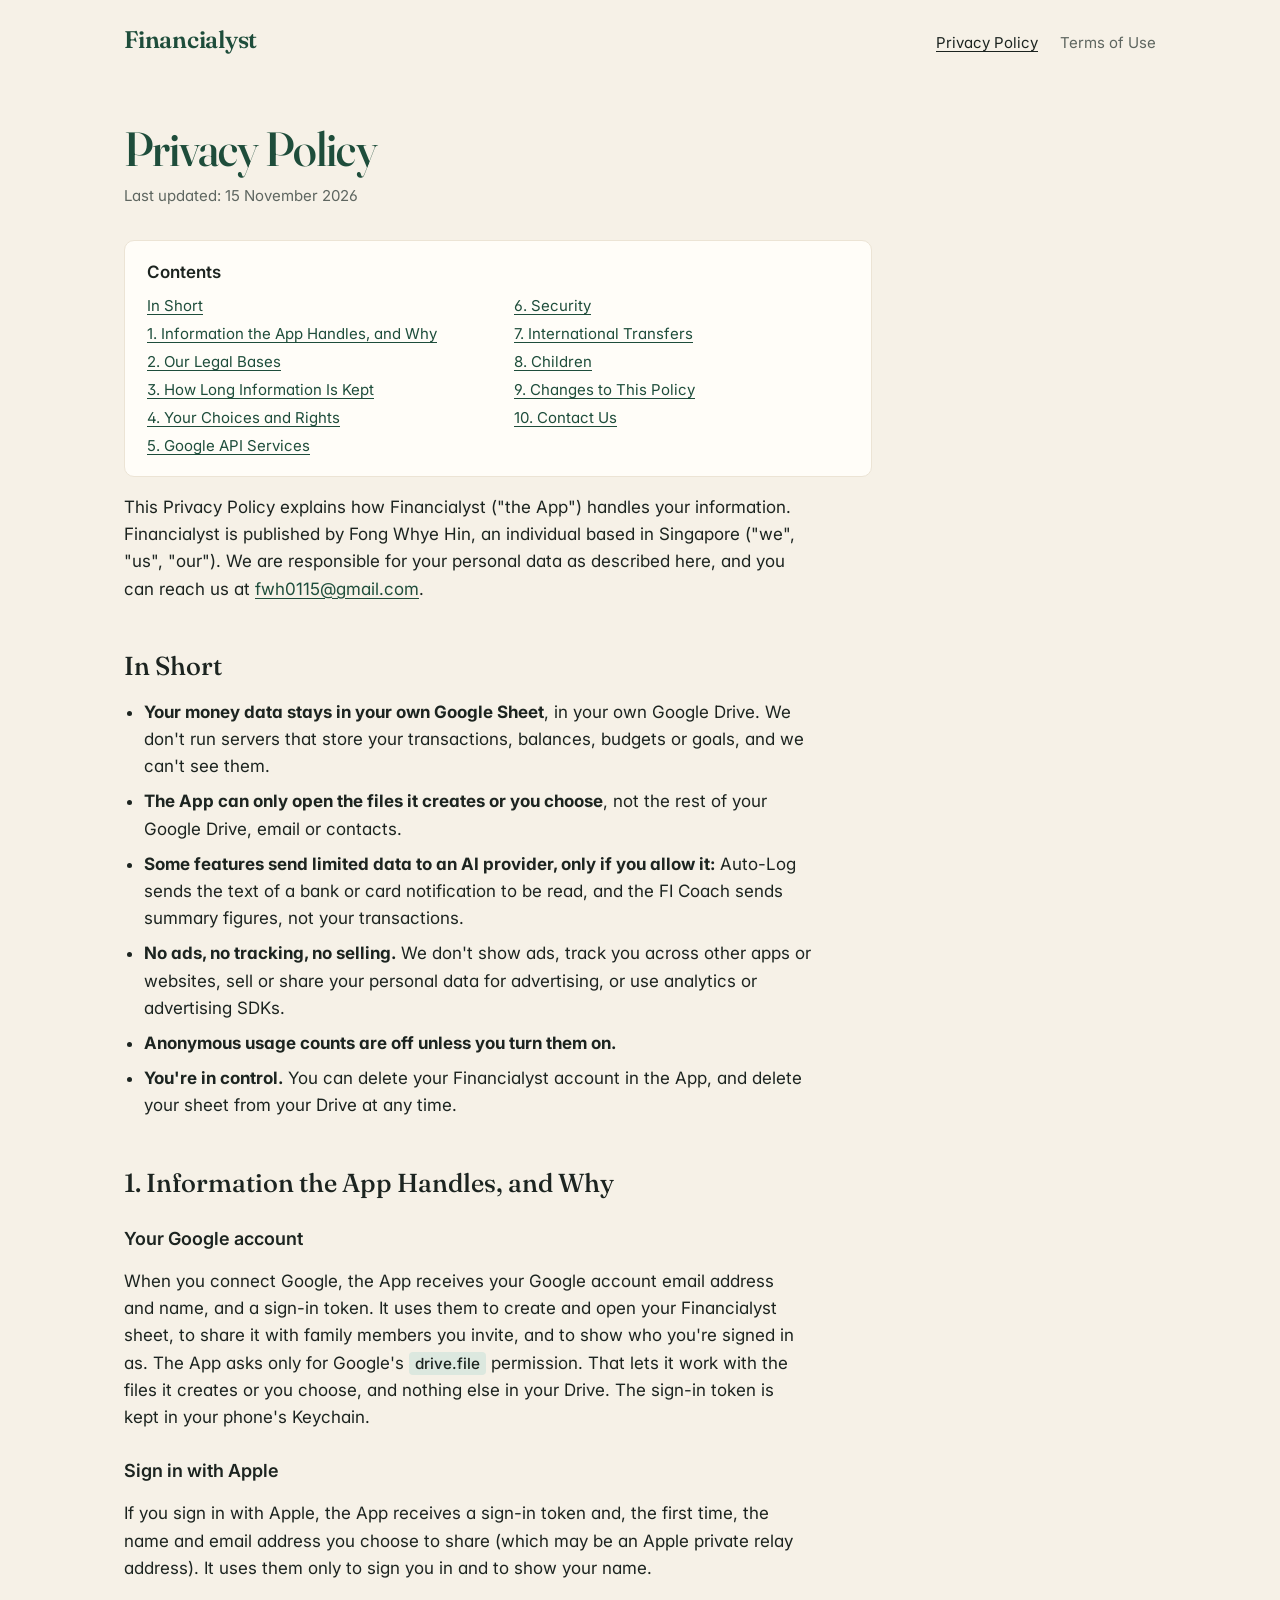
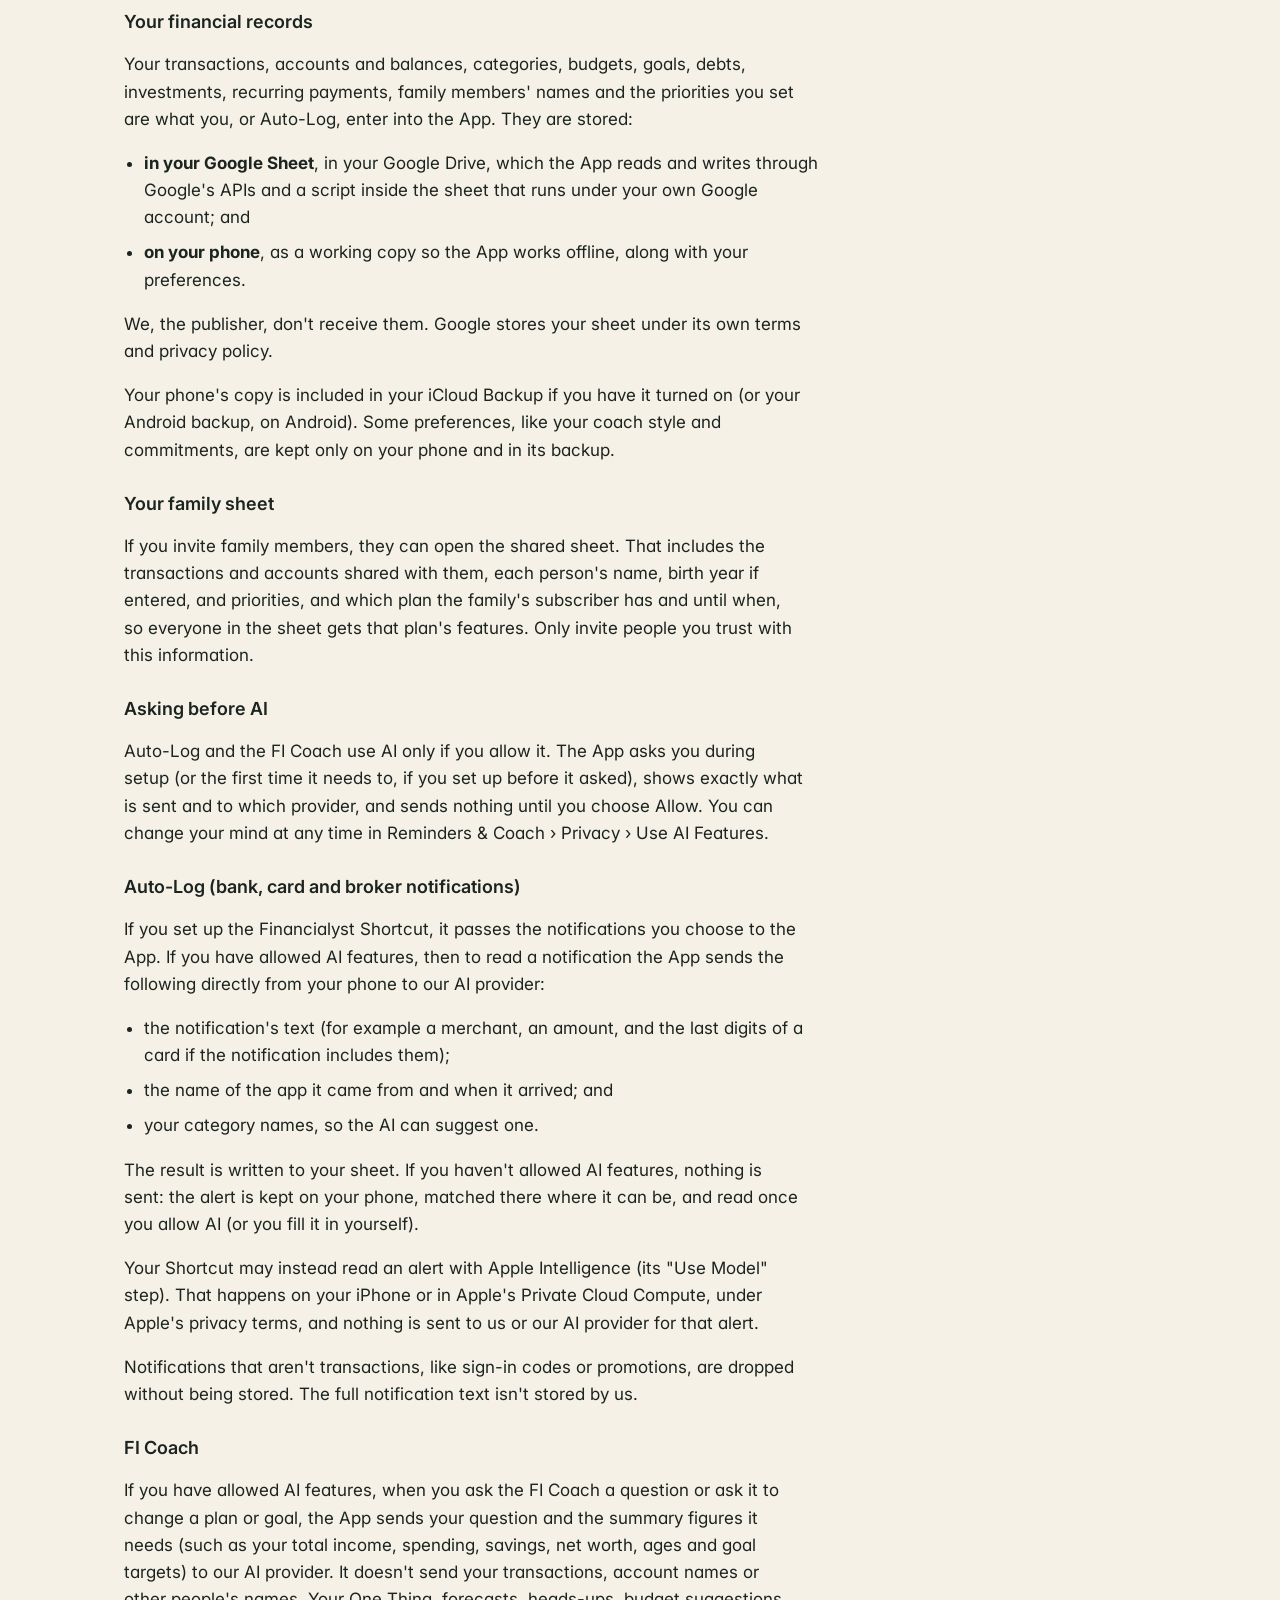
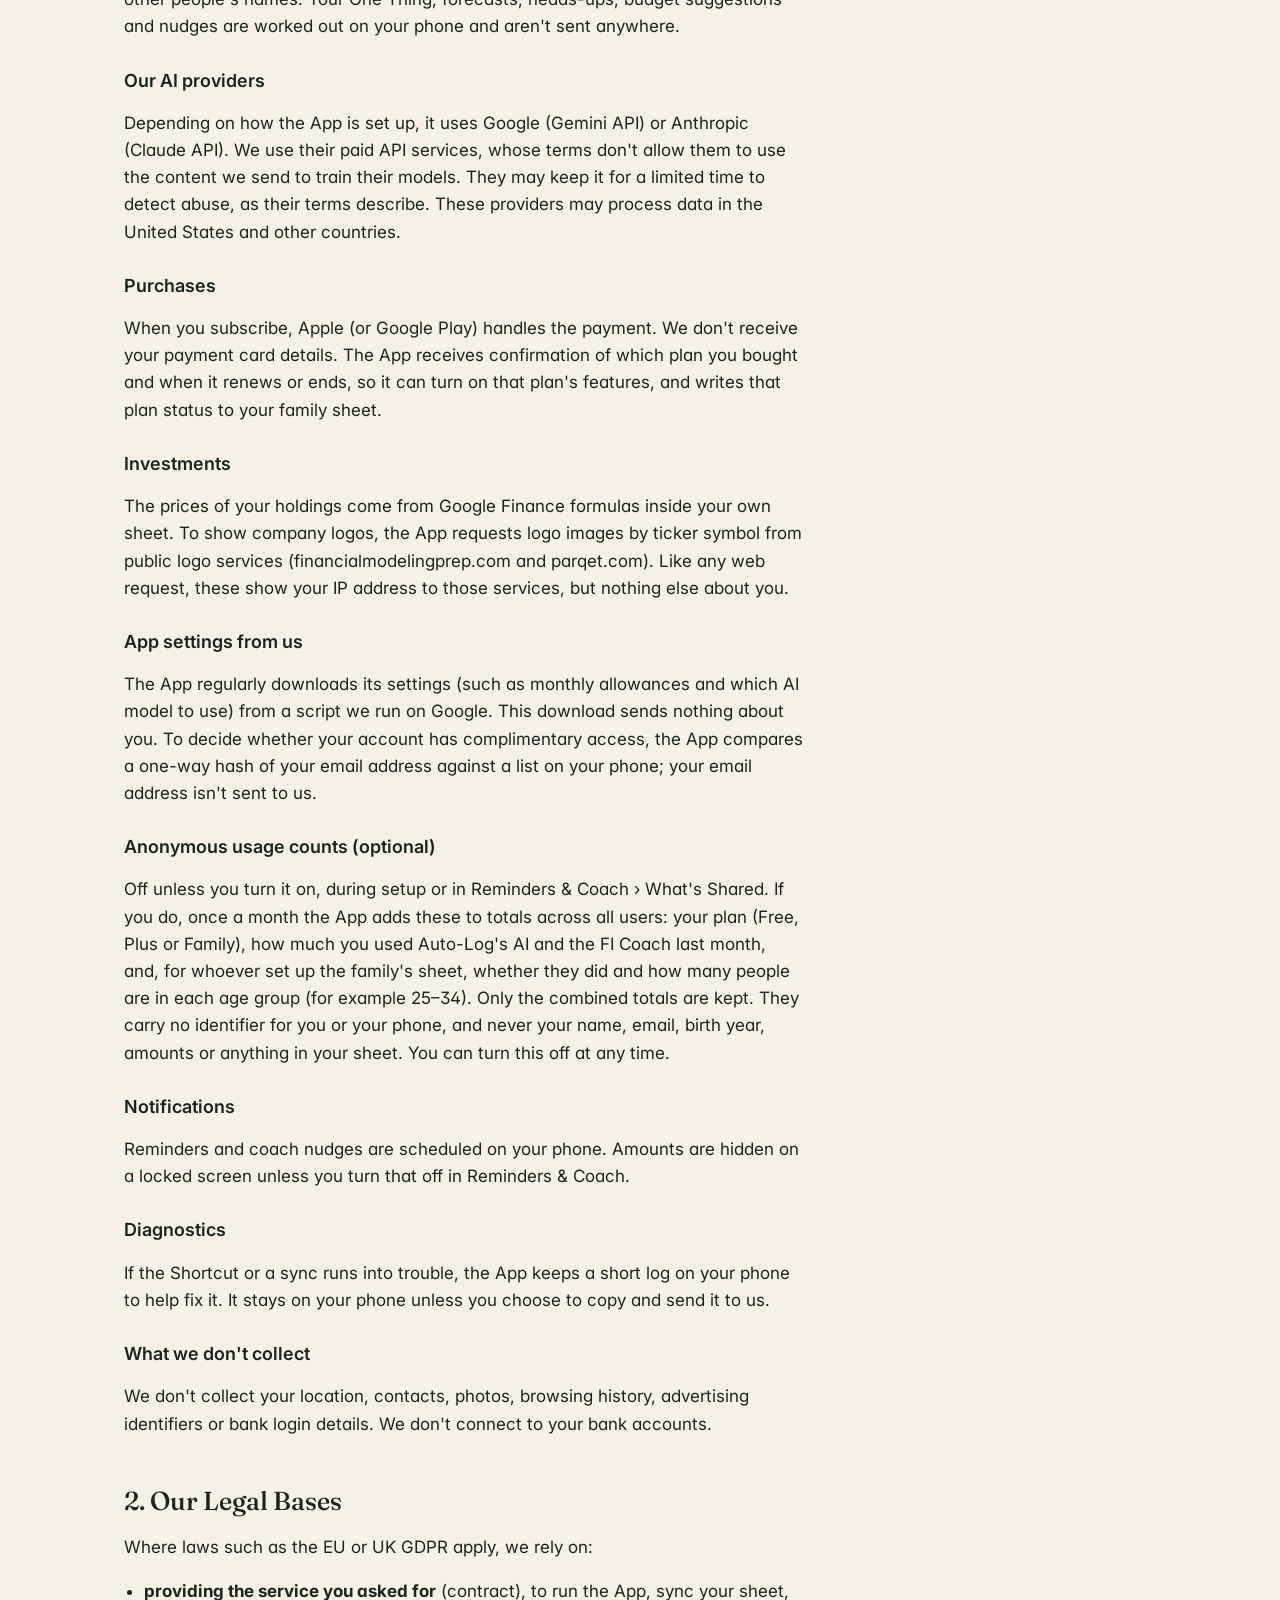
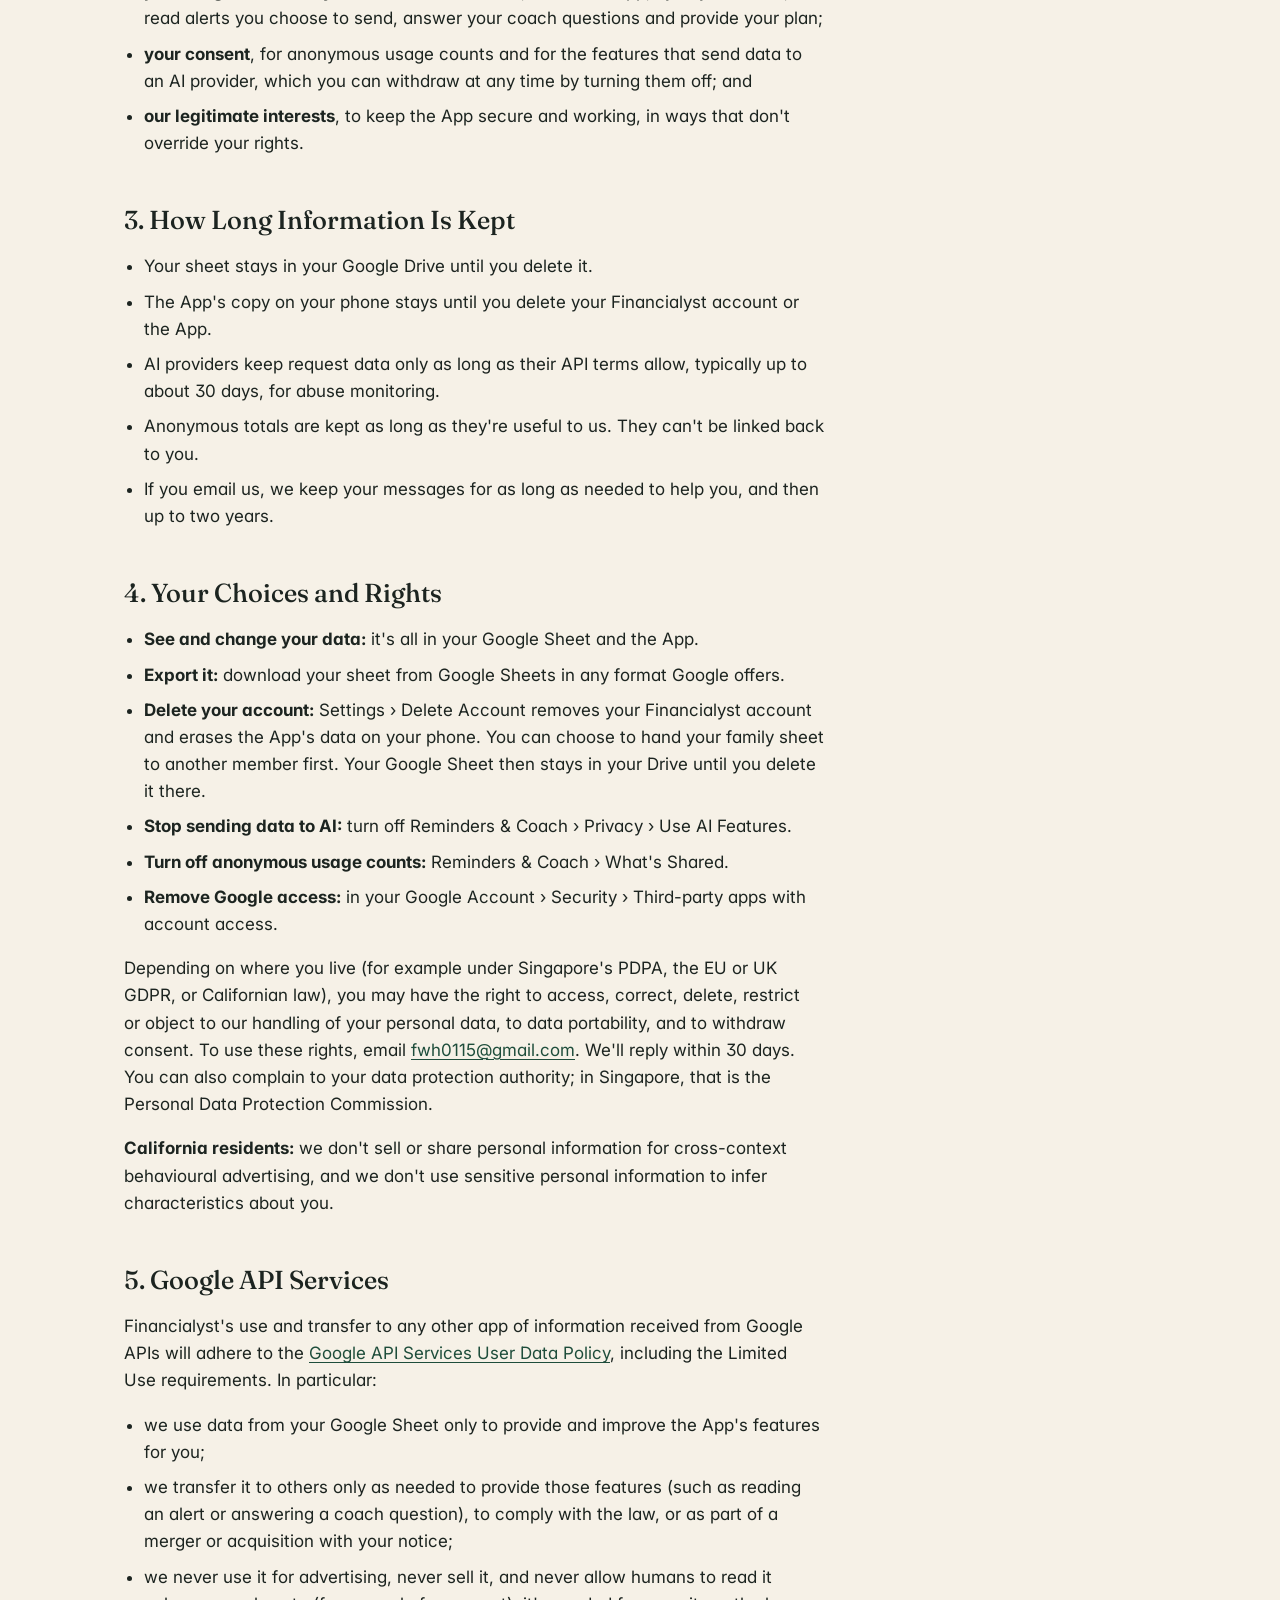
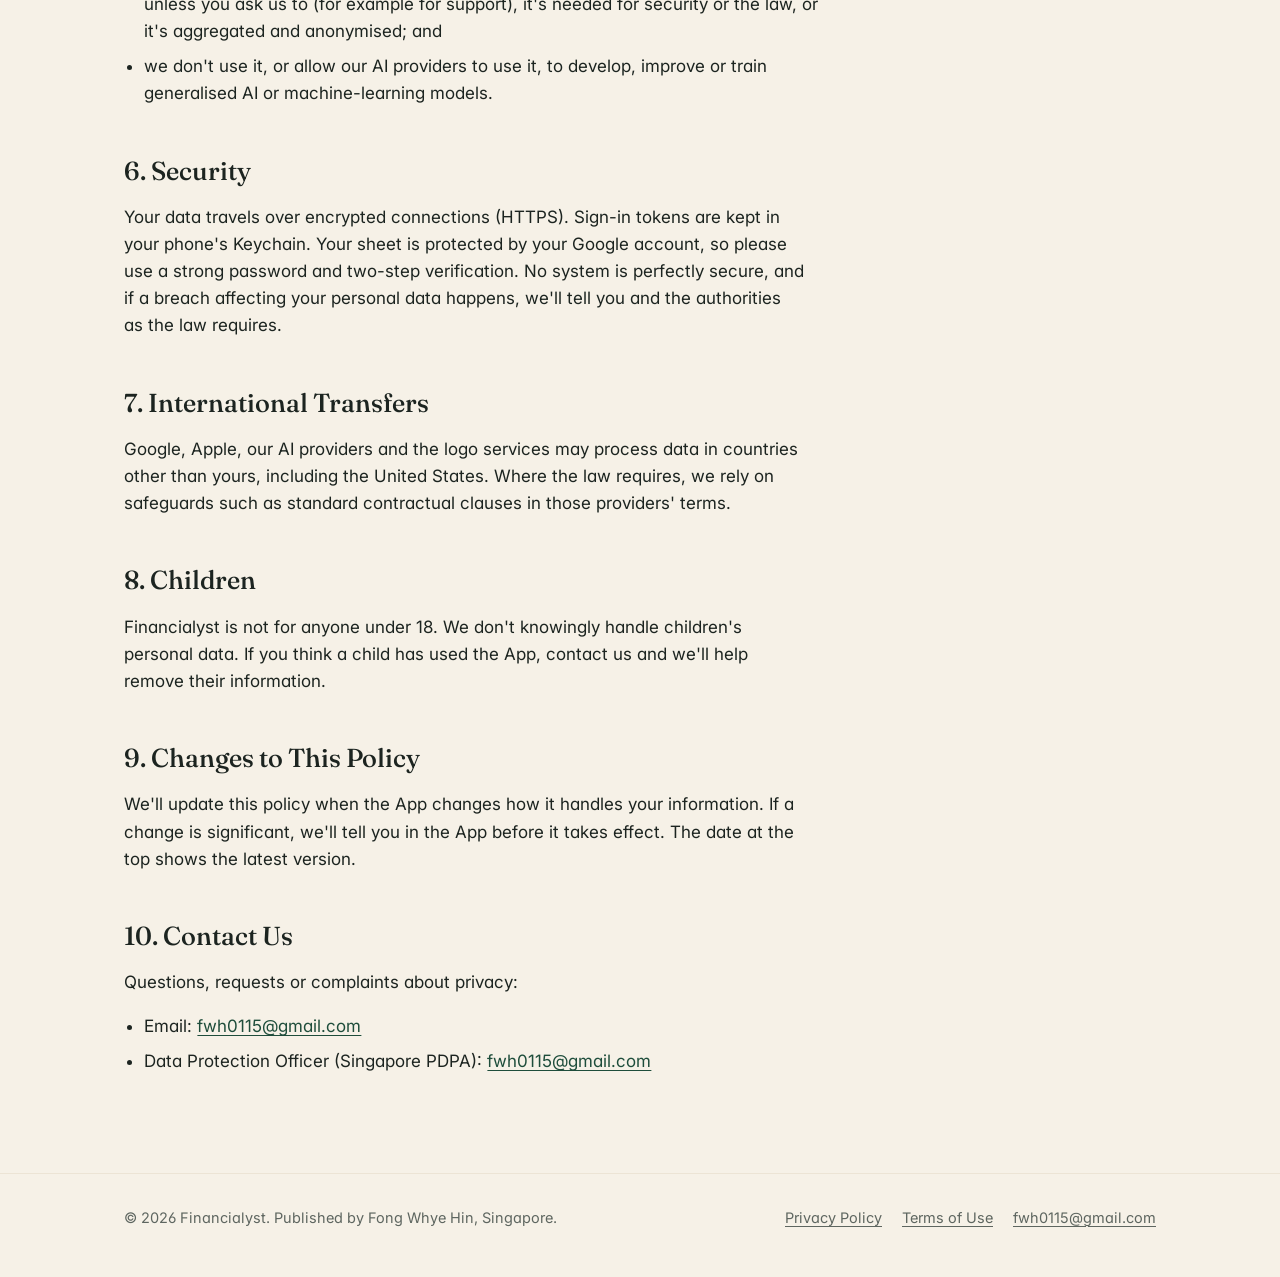
==== privacy/index.html @ 61cc6837 "Financialyst website: home page, Privacy Policy and Terms of Use Co-Authored-By: Claude Opus 5.5 <no" ====
<!doctype html>
<html lang="en">
<head>
<meta charset="utf-8">
<meta name="viewport" content="width=device-width, initial-scale=1">
<title>Privacy Policy · Financialyst</title>
<meta name="description" content="The Financialyst Privacy Policy.">
<link rel="preconnect" href="https://fonts.googleapis.com">
<link rel="preconnect" href="https://fonts.gstatic.com" crossorigin>
<link href="https://fonts.googleapis.com/css2?family=Fraunces:opsz,wght@9..144,500;9..144,600&family=Inter:wght@400;500;600&display=swap" rel="stylesheet">
<link rel="stylesheet" href="../style.css">
</head>
<body>
<header class="site-head">
  <div class="wrap">
    <a class="wordmark" href="../">Financialyst</a>
    <nav class="site-nav" aria-label="Site">
      <a href="../privacy/" aria-current="page">Privacy Policy</a>
      <a href="../terms/">Terms of Use</a>
    </nav>
  </div>
</header>
<main class="wrap">
  <article class="doc">
    <h1>Privacy Policy</h1>
    <p class="updated">Last updated: 15 November 2026</p>
    <nav class="contents" aria-label="Contents">
      <p>Contents</p>
      <ul><li><a href="#in-short">In Short</a></li><li><a href="#1-information-the-app-handles-and-why">1. Information the App Handles, and Why</a></li><li><a href="#2-our-legal-bases">2. Our Legal Bases</a></li><li><a href="#3-how-long-information-is-kept">3. How Long Information Is Kept</a></li><li><a href="#4-your-choices-and-rights">4. Your Choices and Rights</a></li><li><a href="#5-google-api-services">5. Google API Services</a></li><li><a href="#6-security">6. Security</a></li><li><a href="#7-international-transfers">7. International Transfers</a></li><li><a href="#8-children">8. Children</a></li><li><a href="#9-changes-to-this-policy">9. Changes to This Policy</a></li><li><a href="#10-contact-us">10. Contact Us</a></li></ul>
    </nav>
    <p>This Privacy Policy explains how Financialyst ("the App") handles your information. Financialyst is published by Fong Whye Hin, an individual based in Singapore ("we", "us", "our"). We are responsible for your personal data as described here, and you can reach us at <a href="mailto:fwh0115@gmail.com">fwh0115@gmail.com</a>.</p>
    <h2 id="in-short">In Short</h2>
    <ul>
    <li><strong>Your money data stays in your own Google Sheet</strong>, in your own Google Drive. We don't run servers that store your transactions, balances, budgets or goals, and we can't see them.</li>
    <li><strong>The App can only open the files it creates or you choose</strong>, not the rest of your Google Drive, email or contacts.</li>
    <li><strong>Some features send limited data to an AI provider, only if you allow it:</strong> Auto-Log sends the text of a bank or card notification to be read, and the FI Coach sends summary figures, not your transactions.</li>
    <li><strong>No ads, no tracking, no selling.</strong> We don't show ads, track you across other apps or websites, sell or share your personal data for advertising, or use analytics or advertising SDKs.</li>
    <li><strong>Anonymous usage counts are off unless you turn them on.</strong></li>
    <li><strong>You're in control.</strong> You can delete your Financialyst account in the App, and delete your sheet from your Drive at any time.</li>
    </ul>
    <h2 id="1-information-the-app-handles-and-why">1. Information the App Handles, and Why</h2>
    <h3 id="your-google-account">Your Google account</h3>
    <p>When you connect Google, the App receives your Google account email address and name, and a sign-in token. It uses them to create and open your Financialyst sheet, to share it with family members you invite, and to show who you're signed in as. The App asks only for Google's <code>drive.file</code> permission. That lets it work with the files it creates or you choose, and nothing else in your Drive. The sign-in token is kept in your phone's Keychain.</p>
    <h3 id="sign-in-with-apple">Sign in with Apple</h3>
    <p>If you sign in with Apple, the App receives a sign-in token and, the first time, the name and email address you choose to share (which may be an Apple private relay address). It uses them only to sign you in and to show your name.</p>
    <h3 id="your-financial-records">Your financial records</h3>
    <p>Your transactions, accounts and balances, categories, budgets, goals, debts, investments, recurring payments, family members' names and the priorities you set are what you, or Auto-Log, enter into the App. They are stored:</p>
    <ul>
    <li><strong>in your Google Sheet</strong>, in your Google Drive, which the App reads and writes through Google's APIs and a script inside the sheet that runs under your own Google account; and</li>
    <li><strong>on your phone</strong>, as a working copy so the App works offline, along with your preferences.</li>
    </ul>
    <p>We, the publisher, don't receive them. Google stores your sheet under its own terms and privacy policy.</p>
    <p>Your phone's copy is included in your iCloud Backup if you have it turned on (or your Android backup, on Android). Some preferences, like your coach style and commitments, are kept only on your phone and in its backup.</p>
    <h3 id="your-family-sheet">Your family sheet</h3>
    <p>If you invite family members, they can open the shared sheet. That includes the transactions and accounts shared with them, each person's name, birth year if entered, and priorities, and which plan the family's subscriber has and until when, so everyone in the sheet gets that plan's features. Only invite people you trust with this information.</p>
    <h3 id="asking-before-ai">Asking before AI</h3>
    <p>Auto-Log and the FI Coach use AI only if you allow it. The App asks you during setup (or the first time it needs to, if you set up before it asked), shows exactly what is sent and to which provider, and sends nothing until you choose Allow. You can change your mind at any time in Reminders &amp; Coach › Privacy › Use AI Features.</p>
    <h3 id="auto-log-bank-card-and-broker-notifications">Auto-Log (bank, card and broker notifications)</h3>
    <p>If you set up the Financialyst Shortcut, it passes the notifications you choose to the App. If you have allowed AI features, then to read a notification the App sends the following directly from your phone to our AI provider:</p>
    <ul>
    <li>the notification's text (for example a merchant, an amount, and the last digits of a card if the notification includes them);</li>
    <li>the name of the app it came from and when it arrived; and</li>
    <li>your category names, so the AI can suggest one.</li>
    </ul>
    <p>The result is written to your sheet. If you haven't allowed AI features, nothing is sent: the alert is kept on your phone, matched there where it can be, and read once you allow AI (or you fill it in yourself).</p>
    <p>Your Shortcut may instead read an alert with Apple Intelligence (its "Use Model" step). That happens on your iPhone or in Apple's Private Cloud Compute, under Apple's privacy terms, and nothing is sent to us or our AI provider for that alert.</p>
    <p>Notifications that aren't transactions, like sign-in codes or promotions, are dropped without being stored. The full notification text isn't stored by us.</p>
    <h3 id="fi-coach">FI Coach</h3>
    <p>If you have allowed AI features, when you ask the FI Coach a question or ask it to change a plan or goal, the App sends your question and the summary figures it needs (such as your total income, spending, savings, net worth, ages and goal targets) to our AI provider. It doesn't send your transactions, account names or other people's names. Your One Thing, forecasts, heads-ups, budget suggestions and nudges are worked out on your phone and aren't sent anywhere.</p>
    <h3 id="our-ai-providers">Our AI providers</h3>
    <p>Depending on how the App is set up, it uses Google (Gemini API) or Anthropic (Claude API). We use their paid API services, whose terms don't allow them to use the content we send to train their models. They may keep it for a limited time to detect abuse, as their terms describe. These providers may process data in the United States and other countries.</p>
    <h3 id="purchases">Purchases</h3>
    <p>When you subscribe, Apple (or Google Play) handles the payment. We don't receive your payment card details. The App receives confirmation of which plan you bought and when it renews or ends, so it can turn on that plan's features, and writes that plan status to your family sheet.</p>
    <h3 id="investments">Investments</h3>
    <p>The prices of your holdings come from Google Finance formulas inside your own sheet. To show company logos, the App requests logo images by ticker symbol from public logo services (financialmodelingprep.com and parqet.com). Like any web request, these show your IP address to those services, but nothing else about you.</p>
    <h3 id="app-settings-from-us">App settings from us</h3>
    <p>The App regularly downloads its settings (such as monthly allowances and which AI model to use) from a script we run on Google. This download sends nothing about you. To decide whether your account has complimentary access, the App compares a one-way hash of your email address against a list on your phone; your email address isn't sent to us.</p>
    <h3 id="anonymous-usage-counts-optional">Anonymous usage counts (optional)</h3>
    <p>Off unless you turn it on, during setup or in Reminders &amp; Coach › What's Shared. If you do, once a month the App adds these to totals across all users: your plan (Free, Plus or Family), how much you used Auto-Log's AI and the FI Coach last month, and, for whoever set up the family's sheet, whether they did and how many people are in each age group (for example 25–34). Only the combined totals are kept. They carry no identifier for you or your phone, and never your name, email, birth year, amounts or anything in your sheet. You can turn this off at any time.</p>
    <h3 id="notifications">Notifications</h3>
    <p>Reminders and coach nudges are scheduled on your phone. Amounts are hidden on a locked screen unless you turn that off in Reminders &amp; Coach.</p>
    <h3 id="diagnostics">Diagnostics</h3>
    <p>If the Shortcut or a sync runs into trouble, the App keeps a short log on your phone to help fix it. It stays on your phone unless you choose to copy and send it to us.</p>
    <h3 id="what-we-don-t-collect">What we don't collect</h3>
    <p>We don't collect your location, contacts, photos, browsing history, advertising identifiers or bank login details. We don't connect to your bank accounts.</p>
    <h2 id="2-our-legal-bases">2. Our Legal Bases</h2>
    <p>Where laws such as the EU or UK GDPR apply, we rely on:</p>
    <ul>
    <li><strong>providing the service you asked for</strong> (contract), to run the App, sync your sheet, read alerts you choose to send, answer your coach questions and provide your plan;</li>
    <li><strong>your consent</strong>, for anonymous usage counts and for the features that send data to an AI provider, which you can withdraw at any time by turning them off; and</li>
    <li><strong>our legitimate interests</strong>, to keep the App secure and working, in ways that don't override your rights.</li>
    </ul>
    <h2 id="3-how-long-information-is-kept">3. How Long Information Is Kept</h2>
    <ul>
    <li>Your sheet stays in your Google Drive until you delete it.</li>
    <li>The App's copy on your phone stays until you delete your Financialyst account or the App.</li>
    <li>AI providers keep request data only as long as their API terms allow, typically up to about 30 days, for abuse monitoring.</li>
    <li>Anonymous totals are kept as long as they're useful to us. They can't be linked back to you.</li>
    <li>If you email us, we keep your messages for as long as needed to help you, and then up to two years.</li>
    </ul>
    <h2 id="4-your-choices-and-rights">4. Your Choices and Rights</h2>
    <ul>
    <li><strong>See and change your data:</strong> it's all in your Google Sheet and the App.</li>
    <li><strong>Export it:</strong> download your sheet from Google Sheets in any format Google offers.</li>
    <li><strong>Delete your account:</strong> Settings › Delete Account removes your Financialyst account and erases the App's data on your phone. You can choose to hand your family sheet to another member first. Your Google Sheet then stays in your Drive until you delete it there.</li>
    <li><strong>Stop sending data to AI:</strong> turn off Reminders &amp; Coach › Privacy › Use AI Features.</li>
    <li><strong>Turn off anonymous usage counts:</strong> Reminders &amp; Coach › What's Shared.</li>
    <li><strong>Remove Google access:</strong> in your Google Account › Security › Third-party apps with account access.</li>
    </ul>
    <p>Depending on where you live (for example under Singapore's PDPA, the EU or UK GDPR, or Californian law), you may have the right to access, correct, delete, restrict or object to our handling of your personal data, to data portability, and to withdraw consent. To use these rights, email <a href="mailto:fwh0115@gmail.com">fwh0115@gmail.com</a>. We'll reply within 30 days. You can also complain to your data protection authority; in Singapore, that is the Personal Data Protection Commission.</p>
    <p><strong>California residents:</strong> we don't sell or share personal information for cross-context behavioural advertising, and we don't use sensitive personal information to infer characteristics about you.</p>
    <h2 id="5-google-api-services">5. Google API Services</h2>
    <p>Financialyst's use and transfer to any other app of information received from Google APIs will adhere to the <a href="https://developers.google.com/terms/api-services-user-data-policy" rel="noopener">Google API Services User Data Policy</a>, including the Limited Use requirements. In particular:</p>
    <ul>
    <li>we use data from your Google Sheet only to provide and improve the App's features for you;</li>
    <li>we transfer it to others only as needed to provide those features (such as reading an alert or answering a coach question), to comply with the law, or as part of a merger or acquisition with your notice;</li>
    <li>we never use it for advertising, never sell it, and never allow humans to read it unless you ask us to (for example for support), it's needed for security or the law, or it's aggregated and anonymised; and</li>
    <li>we don't use it, or allow our AI providers to use it, to develop, improve or train generalised AI or machine-learning models.</li>
    </ul>
    <h2 id="6-security">6. Security</h2>
    <p>Your data travels over encrypted connections (HTTPS). Sign-in tokens are kept in your phone's Keychain. Your sheet is protected by your Google account, so please use a strong password and two-step verification. No system is perfectly secure, and if a breach affecting your personal data happens, we'll tell you and the authorities as the law requires.</p>
    <h2 id="7-international-transfers">7. International Transfers</h2>
    <p>Google, Apple, our AI providers and the logo services may process data in countries other than yours, including the United States. Where the law requires, we rely on safeguards such as standard contractual clauses in those providers' terms.</p>
    <h2 id="8-children">8. Children</h2>
    <p>Financialyst is not for anyone under 18. We don't knowingly handle children's personal data. If you think a child has used the App, contact us and we'll help remove their information.</p>
    <h2 id="9-changes-to-this-policy">9. Changes to This Policy</h2>
    <p>We'll update this policy when the App changes how it handles your information. If a change is significant, we'll tell you in the App before it takes effect. The date at the top shows the latest version.</p>
    <h2 id="10-contact-us">10. Contact Us</h2>
    <p>Questions, requests or complaints about privacy:</p>
    <ul>
    <li>Email: <a href="mailto:fwh0115@gmail.com">fwh0115@gmail.com</a></li>
    <li>Data Protection Officer (Singapore PDPA): <a href="mailto:fwh0115@gmail.com">fwh0115@gmail.com</a></li>
    </ul>
  </article>
</main>
<footer class="site-foot">
  <div class="wrap">
    <span>© 2026 Financialyst. Published by Fong Whye Hin, Singapore.</span>
    <nav aria-label="Footer">
      <a href="../privacy/">Privacy Policy</a>
      <a href="../terms/">Terms of Use</a>
      <a href="mailto:fwh0115@gmail.com">fwh0115@gmail.com</a>
    </nav>
  </div>
</footer>
</body>
</html>
---- style.css ----
:root {
  --cream: #F6F1E7;
  --paper: #FFFDF8;
  --rule: #ECE4D5;
  --ink: #1C2420;
  --muted: #5E6660;
  --green: #1E4D3B;
  --tick: #2F6B52;
  --sage: #DCE8DF;
  --serif: "Fraunces", Georgia, "Times New Roman", serif;
  --sans: "Inter", -apple-system, BlinkMacSystemFont, "Segoe UI", Roboto, sans-serif;
}

*, *::before, *::after { box-sizing: border-box; }

html { -webkit-text-size-adjust: 100%; }

body {
  margin: 0;
  background: var(--cream);
  color: var(--ink);
  font: 400 17px/1.6 var(--sans);
  font-feature-settings: "cv11", "ss01";
}

a { color: var(--green); text-underline-offset: 3px; text-decoration-thickness: 1px; }
a:hover { text-decoration-thickness: 2px; }
a:focus-visible { outline: 2px solid var(--green); outline-offset: 3px; border-radius: 3px; }

.wrap { max-width: 1080px; margin: 0 auto; padding: 0 24px; }

/* Header */
.site-head { padding: 28px 0; }
.site-head .wrap { display: flex; align-items: baseline; justify-content: space-between; gap: 16px; flex-wrap: wrap; }
.wordmark {
  font: 600 24px/1 var(--serif);
  font-variation-settings: "opsz" 48;
  letter-spacing: -0.01em;
  color: var(--green);
  text-decoration: none;
}
.site-nav { display: flex; gap: 22px; font-size: 15px; }
.site-nav a { color: var(--muted); text-decoration: none; }
.site-nav a:hover, .site-nav a[aria-current="page"] { color: var(--ink); text-decoration: underline; }

/* Home: hero */
.hero { display: grid; grid-template-columns: 1.05fr 1fr; gap: 64px; align-items: center; padding: 48px 0 88px; }
.hero h1 {
  font: 500 clamp(40px, 5.6vw, 64px)/1.04 var(--serif);
  font-variation-settings: "opsz" 144;
  letter-spacing: -0.02em;
  margin: 0 0 24px;
  color: var(--green);
}
.hero p { font-size: 19px; color: var(--muted); max-width: 34em; margin: 0 0 16px; }
.status { font-size: 15px; color: var(--muted); margin-top: 28px; }
.status strong { color: var(--ink); font-weight: 600; }

/* The ledger: an alert becomes a row */
.hero > * { min-width: 0; }
.ledger { position: relative; margin: 0; }
.alert {
  background: rgba(255, 253, 248, 0.92);
  border: 1px solid var(--rule);
  border-radius: 22px;
  padding: 14px 18px;
  box-shadow: 0 10px 30px -18px rgba(30, 77, 59, 0.45);
  max-width: 360px;
  font-size: 14.5px;
  line-height: 1.45;
}
.alert .from { display: flex; justify-content: space-between; font-size: 13px; color: var(--muted); margin-bottom: 4px; }
.alert .from b { color: var(--ink); font-weight: 600; }
.flow { width: 2px; height: 44px; margin: 6px 0 6px 40px; background: repeating-linear-gradient(var(--tick) 0 4px, transparent 4px 9px); }
.sheet {
  background: var(--paper);
  border: 1px solid var(--rule);
  border-radius: 6px;
  overflow-x: auto;
  font-size: 14px;
}
.sheet table { width: 100%; border-collapse: collapse; }
.sheet th, .sheet td { padding: 9px 12px; text-align: left; border-bottom: 1px solid var(--rule); white-space: nowrap; }
.sheet th { font-weight: 500; color: var(--muted); background: #F2ECE0; font-size: 12.5px; }
.sheet td.amt, .sheet th.amt { text-align: right; font-variant-numeric: tabular-nums; }
.sheet tr.new td { background: var(--sage); color: var(--ink); font-weight: 500; }
.sheet tr.blank td { height: 38px; }
.sheet tr:last-child td { border-bottom: 0; }
.sheet-name { padding: 8px 12px; font-size: 12.5px; color: var(--muted); border-top: 1px solid var(--rule); background: #FBF8F1; }

/* Home: sections */
.section { padding: 64px 0; border-top: 1px solid var(--rule); }
.section h2 {
  font: 500 32px/1.15 var(--serif);
  font-variation-settings: "opsz" 72;
  letter-spacing: -0.01em;
  margin: 0 0 20px;
  color: var(--ink);
}
.split { display: grid; grid-template-columns: 1fr 1.4fr; gap: 64px; }
.prose { max-width: 38em; }
.prose p { margin: 0 0 16px; }
.features { list-style: none; padding: 0; margin: 0; }
.features li { padding: 16px 0; border-bottom: 1px solid var(--rule); }
.features li:first-child { padding-top: 0; }
.features li:last-child { border-bottom: 0; }
.features b { display: block; font-weight: 600; margin-bottom: 2px; }
.features span { color: var(--muted); }

/* Policy pages */
.doc { max-width: 44em; padding: 24px 0 80px; }
.doc h1 {
  font: 500 clamp(36px, 5vw, 48px)/1.1 var(--serif);
  font-variation-settings: "opsz" 144;
  letter-spacing: -0.02em;
  color: var(--green);
  margin: 16px 0 8px;
}
.doc .updated { color: var(--muted); font-size: 15px; margin: 0 0 32px; }
.doc h2 {
  font: 500 26px/1.2 var(--serif);
  font-variation-settings: "opsz" 48;
  margin: 48px 0 12px;
  scroll-margin-top: 24px;
}
.doc h3 { font: 600 18px/1.35 var(--sans); margin: 28px 0 8px; scroll-margin-top: 24px; }
.doc p, .doc li { max-width: 40em; }
.doc ul { padding-left: 1.2em; }
.doc li { margin-bottom: 8px; }
code { font: 500 0.9em/1 var(--sans); background: var(--sage); padding: 2px 6px; border-radius: 4px; }
.doc .contents { background: var(--paper); border: 1px solid var(--rule); border-radius: 10px; padding: 18px 22px; margin: 0 0 8px; }
.doc .contents p { margin: 0 0 8px; font-weight: 600; }
.doc .contents ul { margin: 0; padding: 0; list-style: none; columns: 2; column-gap: 32px; font-size: 15px; }
.doc .contents li { margin-bottom: 4px; break-inside: avoid; }

/* Footer */
.site-foot { border-top: 1px solid var(--rule); padding: 32px 0 48px; font-size: 14.5px; color: var(--muted); }
.site-foot .wrap { display: flex; justify-content: space-between; gap: 16px 32px; flex-wrap: wrap; }
.site-foot nav { display: flex; gap: 20px; flex-wrap: wrap; }
.site-foot a { color: var(--muted); }

@media (max-width: 820px) {
  .hero { grid-template-columns: 1fr; gap: 48px; padding: 24px 0 64px; }
  .split { grid-template-columns: 1fr; gap: 8px; }
  .section { padding: 48px 0; }
  .doc .contents ul { columns: 1; }
}
@media (max-width: 480px) {
  .wrap { padding: 0 16px; }
  .sheet th:nth-child(1), .sheet td:nth-child(1) { display: none; }
  .sheet th, .sheet td { padding: 9px 10px; }
}
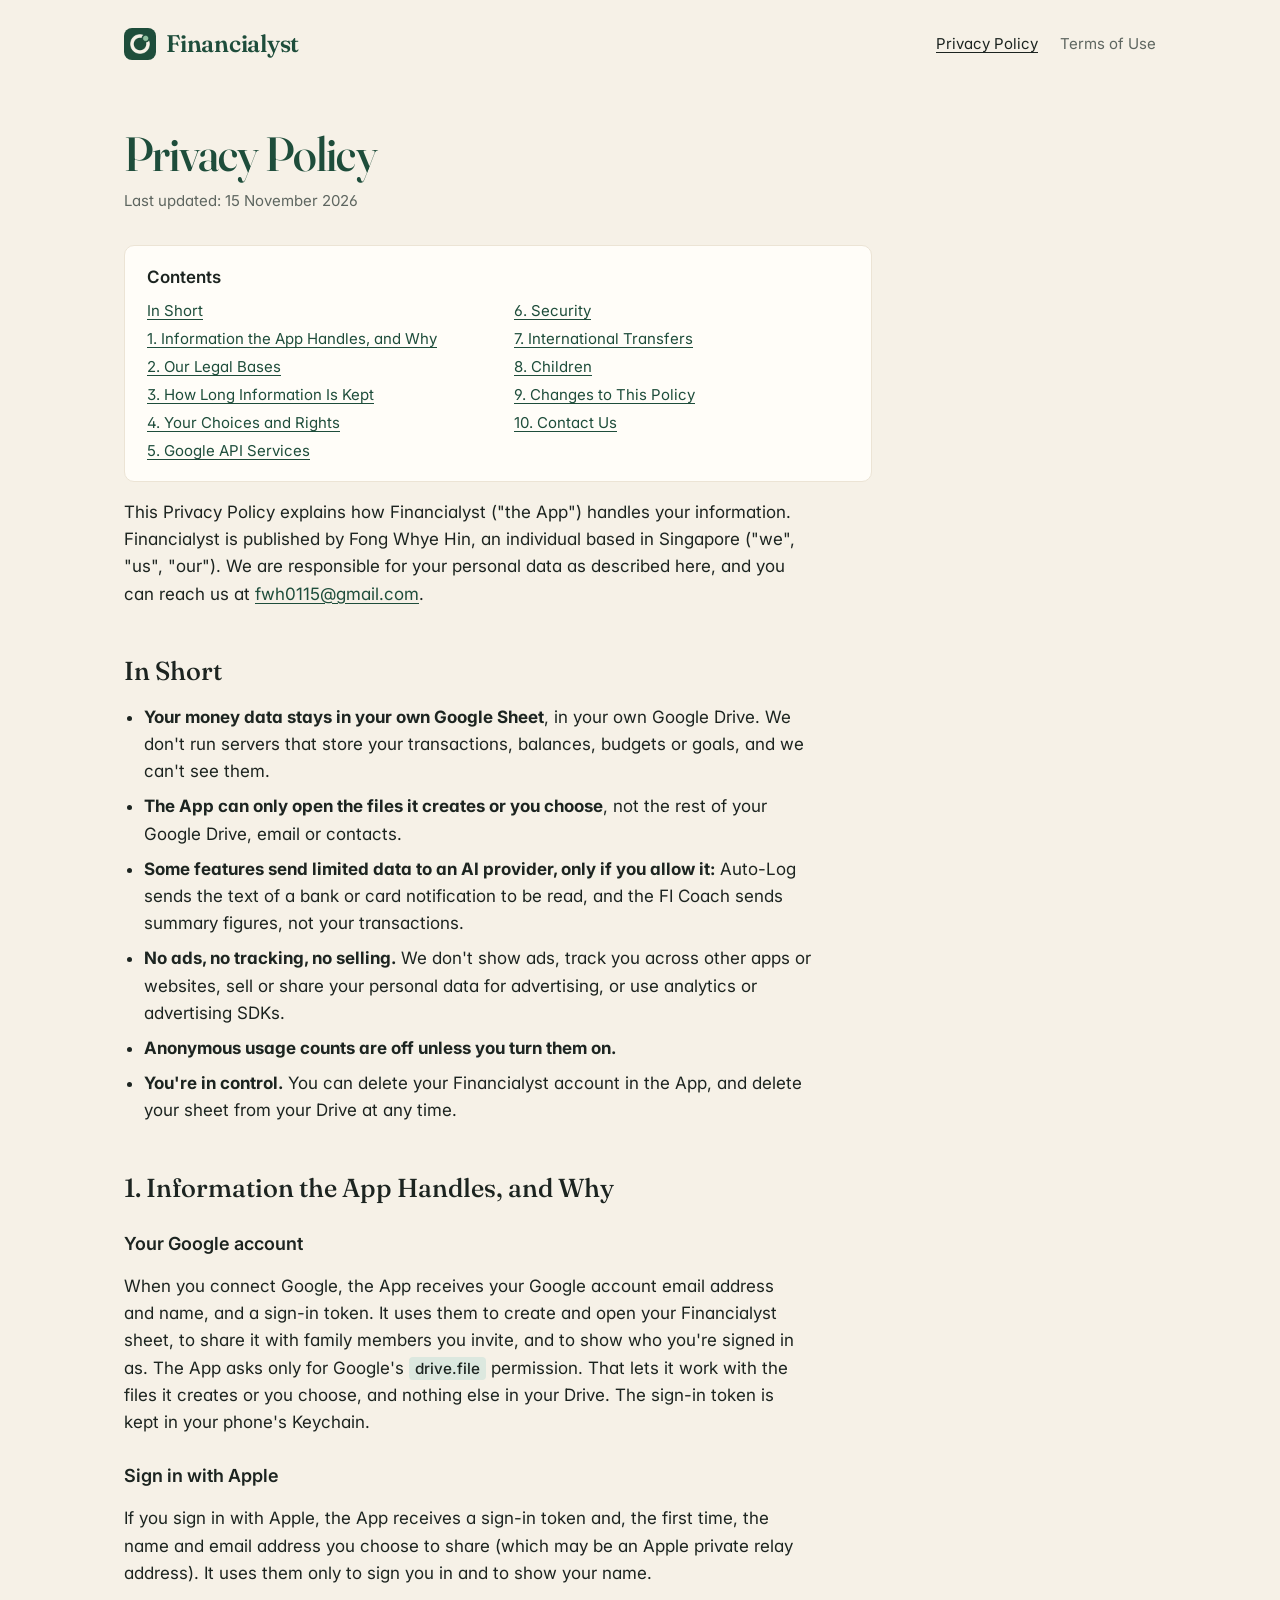
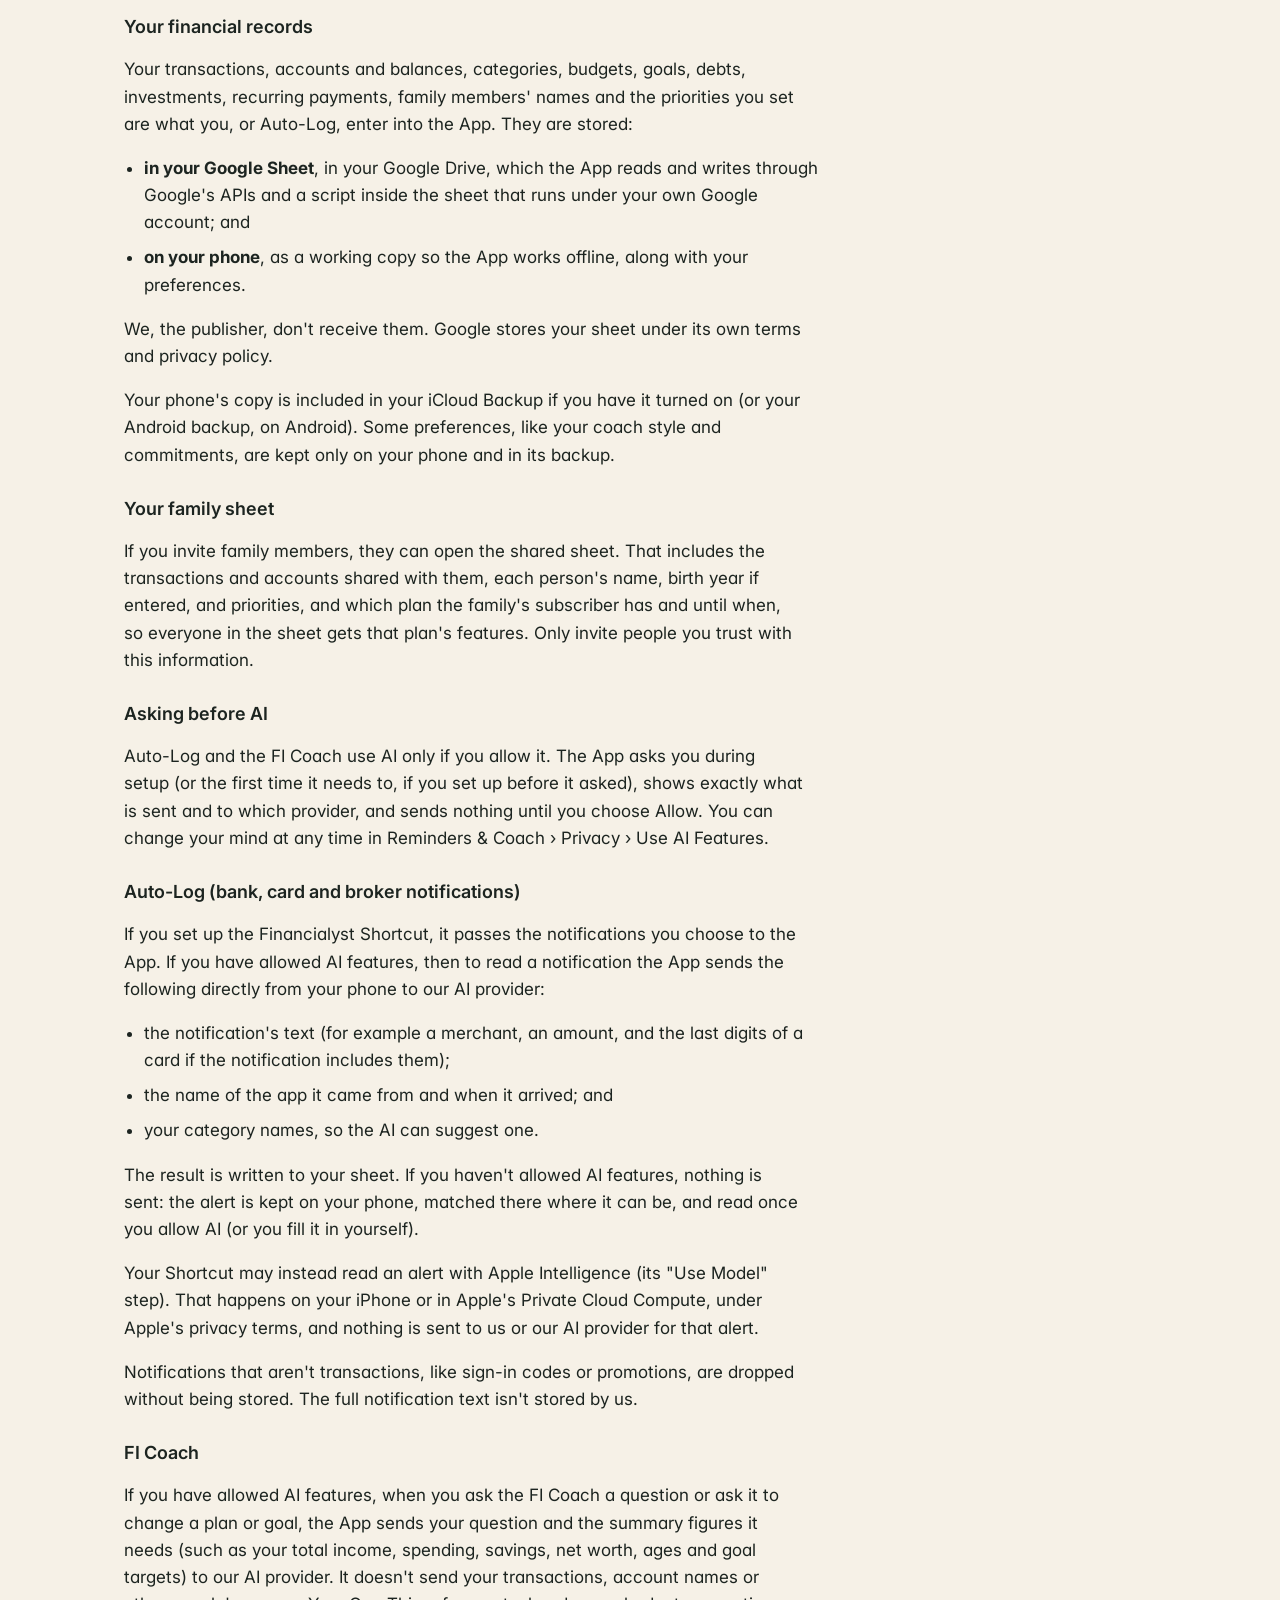
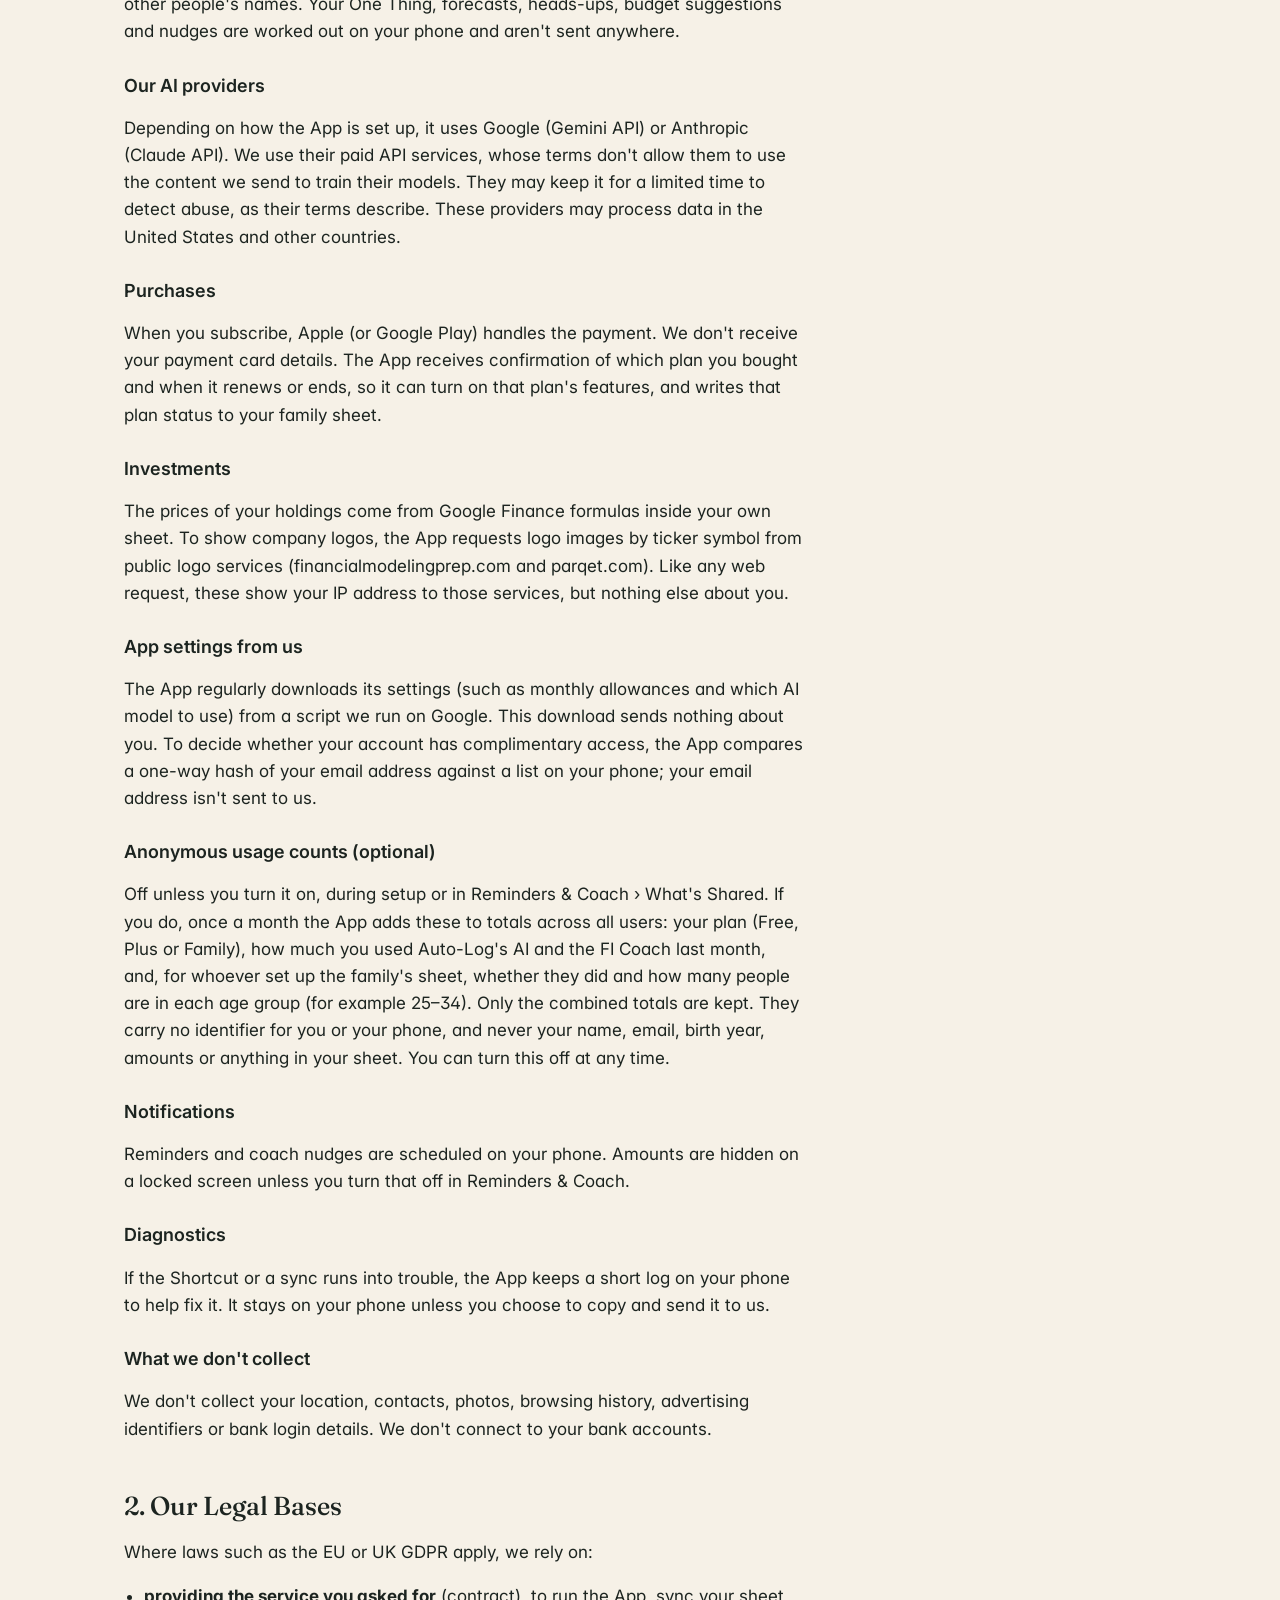
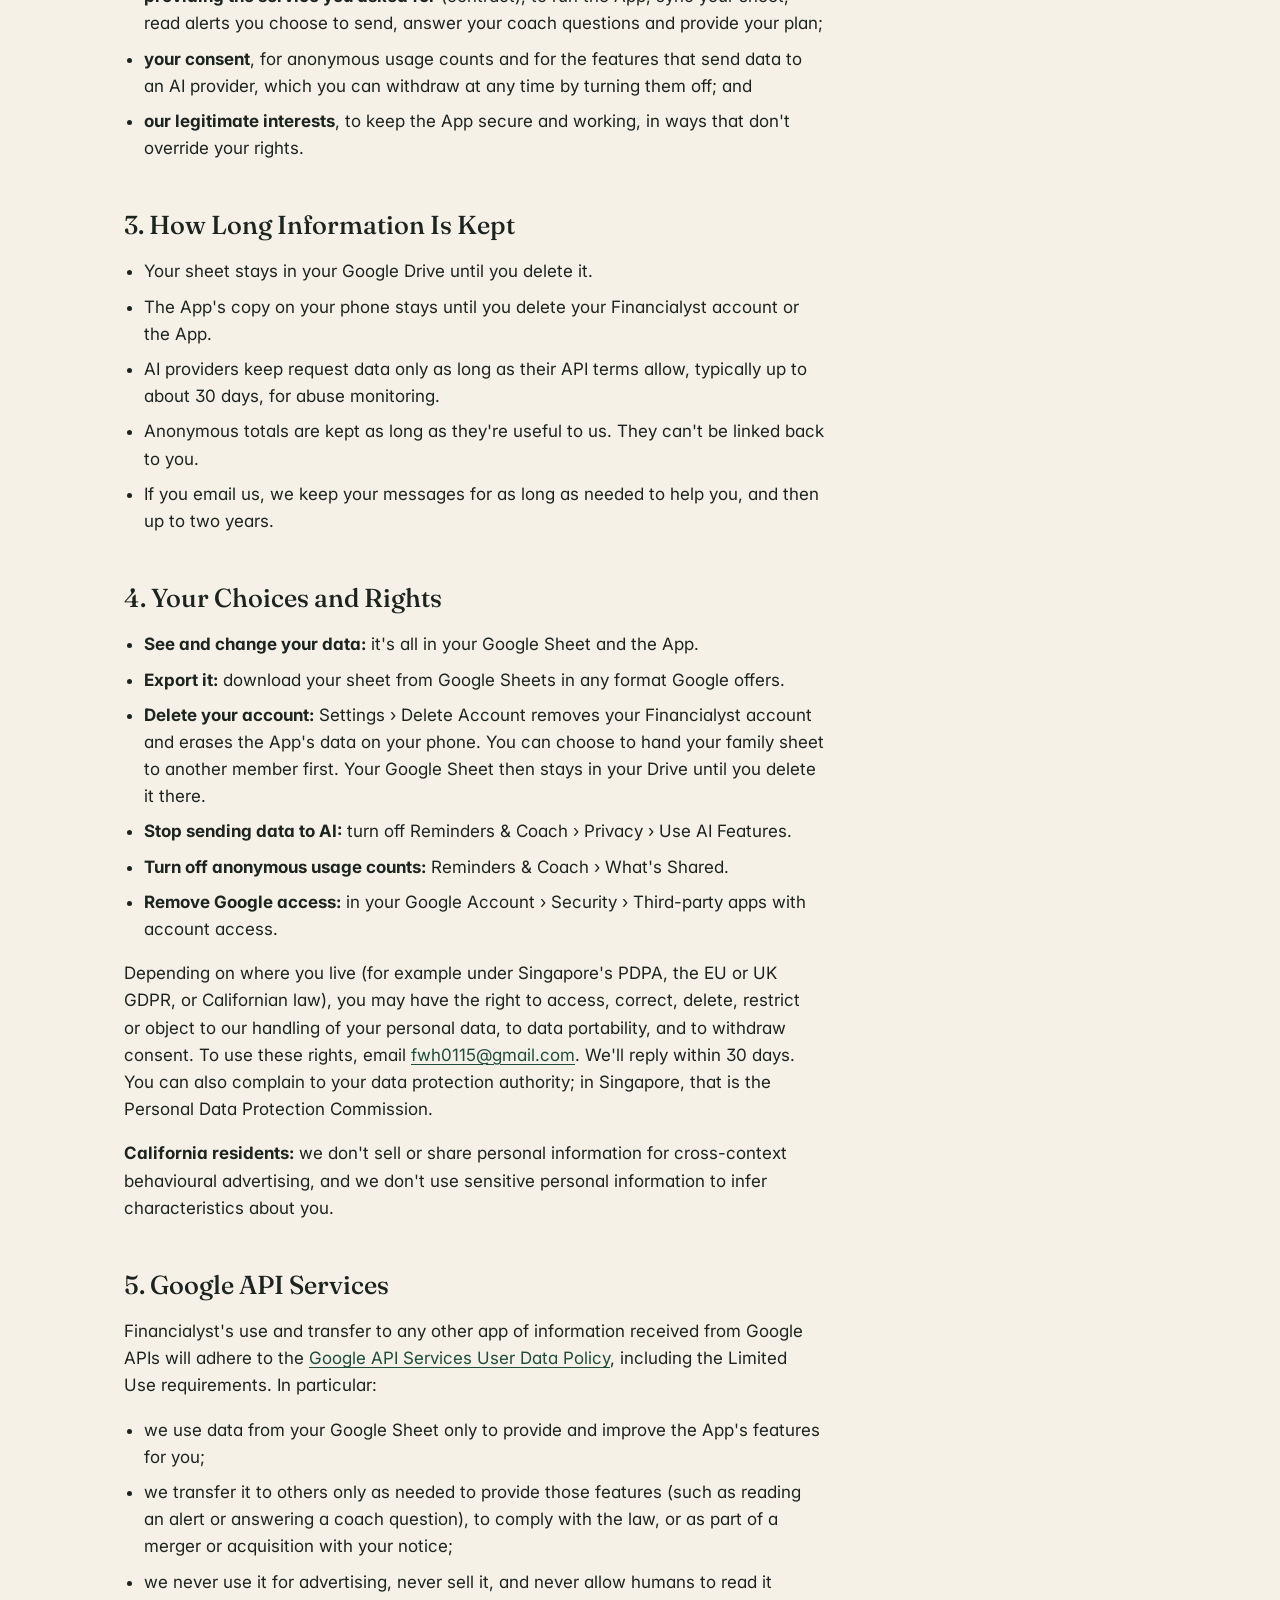
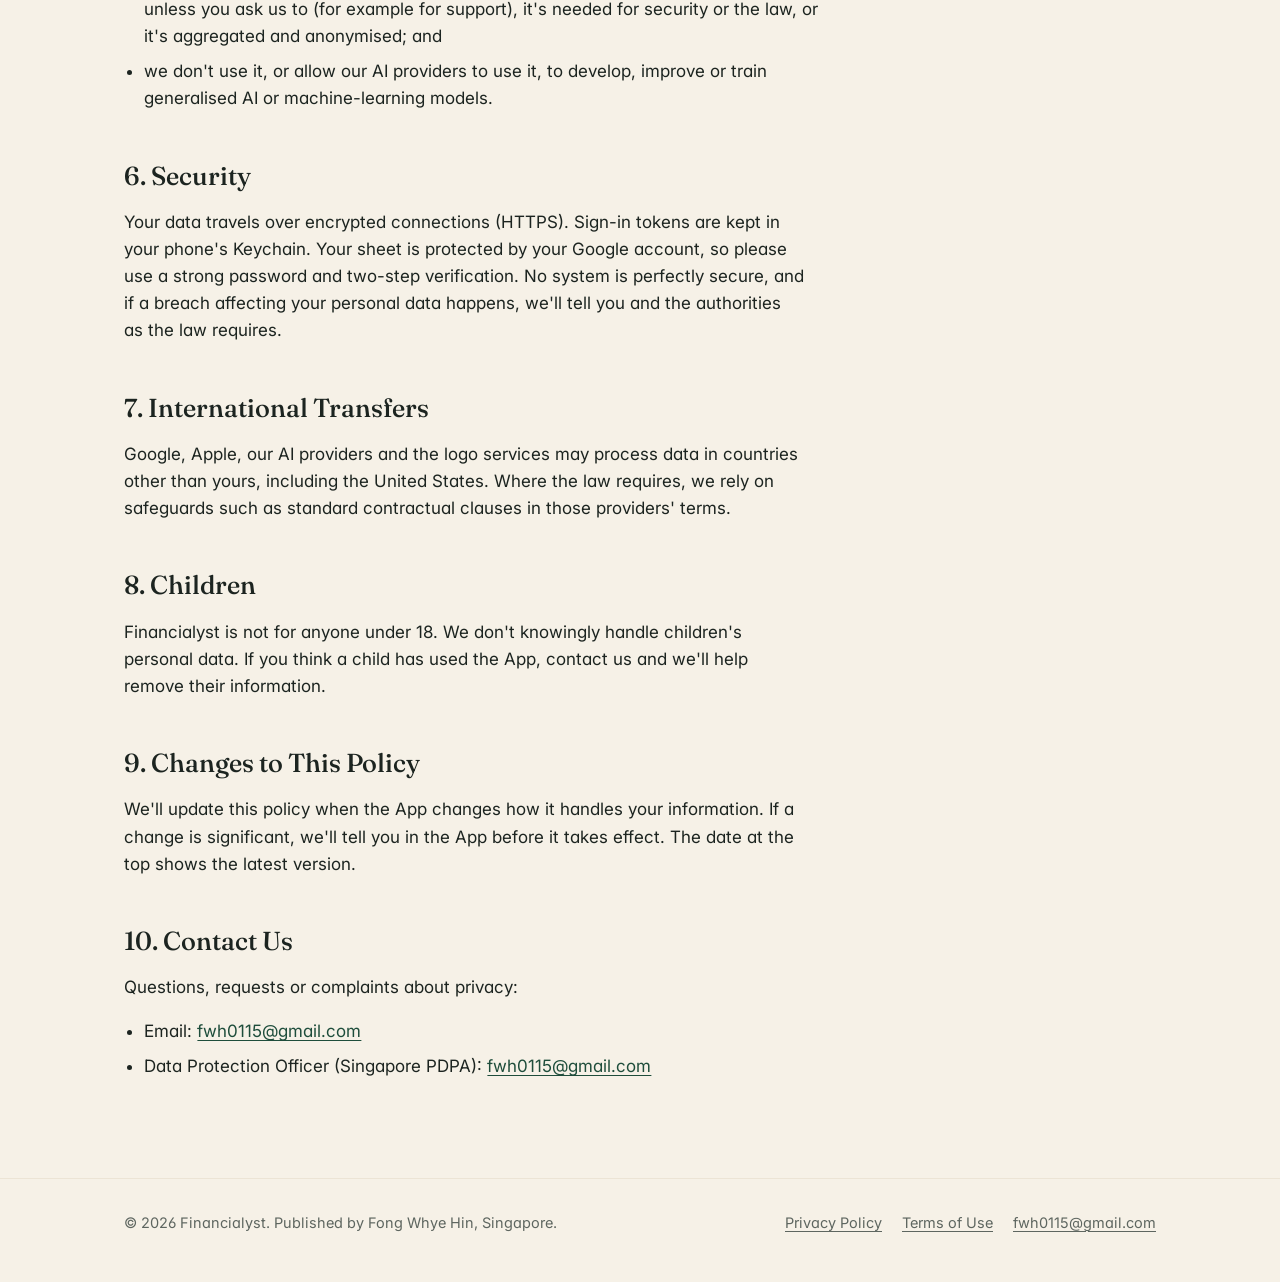
==== commit 702e0ba5: "Add the Financialyst app icon: tab icon, home-screen icon and beside the wordmark Co-Authored-By: Cl" ====
--- a/privacy/index.html
+++ b/privacy/index.html
@@ -8,12 +8,15 @@
 <link rel="preconnect" href="https://fonts.googleapis.com">
 <link rel="preconnect" href="https://fonts.gstatic.com" crossorigin>
 <link href="https://fonts.googleapis.com/css2?family=Fraunces:opsz,wght@9..144,500;9..144,600&family=Inter:wght@400;500;600&display=swap" rel="stylesheet">
+<link rel="icon" type="image/png" sizes="32x32" href="../assets/icon-32.png">
+<link rel="icon" type="image/png" sizes="192x192" href="../assets/icon-192.png">
+<link rel="apple-touch-icon" href="../assets/icon-180.png">
 <link rel="stylesheet" href="../style.css">
 </head>
 <body>
 <header class="site-head">
   <div class="wrap">
-    <a class="wordmark" href="../">Financialyst</a>
+    <a class="wordmark" href="../"><img src="../assets/icon-96.png" alt="" width="32" height="32">Financialyst</a>
     <nav class="site-nav" aria-label="Site">
       <a href="../privacy/" aria-current="page">Privacy Policy</a>
       <a href="../terms/">Terms of Use</a>
--- a/style.css
+++ b/style.css
@@ -31,14 +31,18 @@
 
 /* Header */
 .site-head { padding: 28px 0; }
-.site-head .wrap { display: flex; align-items: baseline; justify-content: space-between; gap: 16px; flex-wrap: wrap; }
+.site-head .wrap { display: flex; align-items: center; justify-content: space-between; gap: 16px; flex-wrap: wrap; }
 .wordmark {
   font: 600 24px/1 var(--serif);
   font-variation-settings: "opsz" 48;
   letter-spacing: -0.01em;
   color: var(--green);
   text-decoration: none;
+  display: inline-flex;
+  align-items: center;
+  gap: 10px;
 }
+.wordmark img { width: 32px; height: 32px; border-radius: 8px; flex: none; }
 .site-nav { display: flex; gap: 22px; font-size: 15px; }
 .site-nav a { color: var(--muted); text-decoration: none; }
 .site-nav a:hover, .site-nav a[aria-current="page"] { color: var(--ink); text-decoration: underline; }
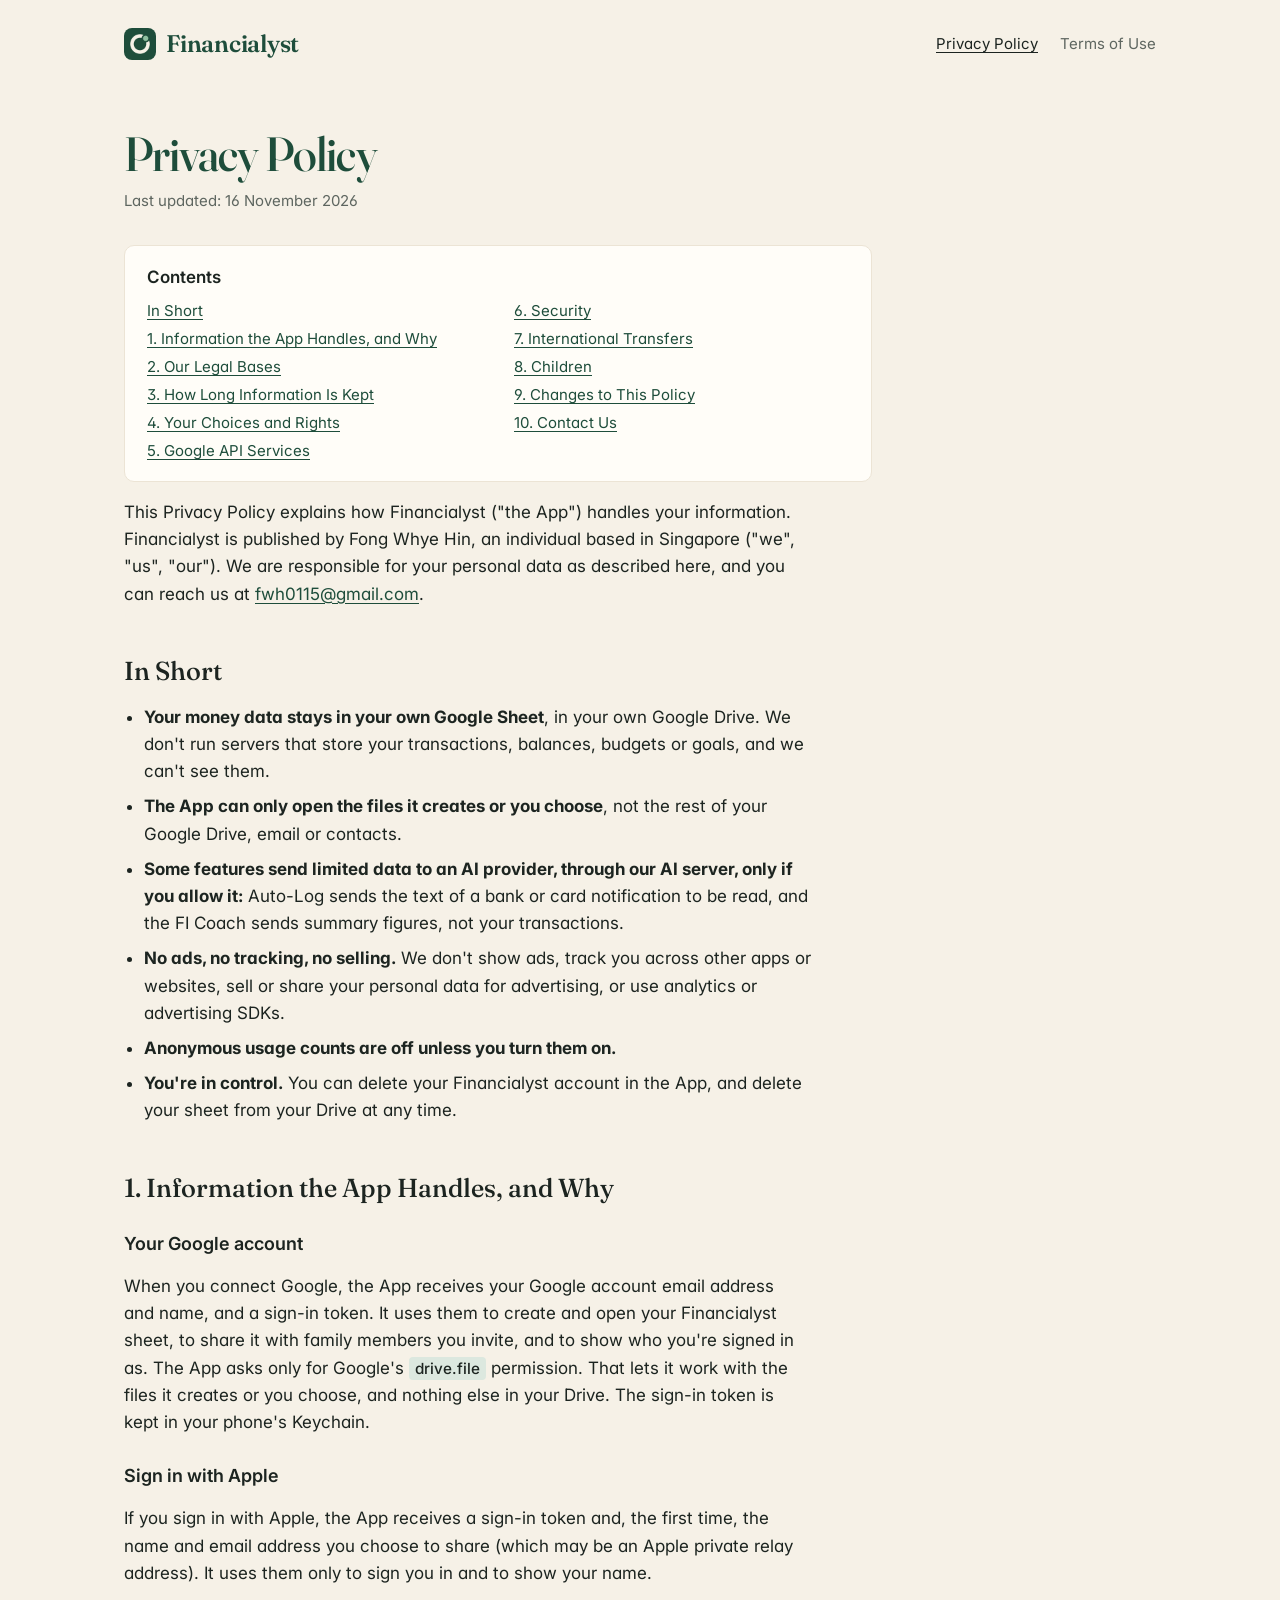
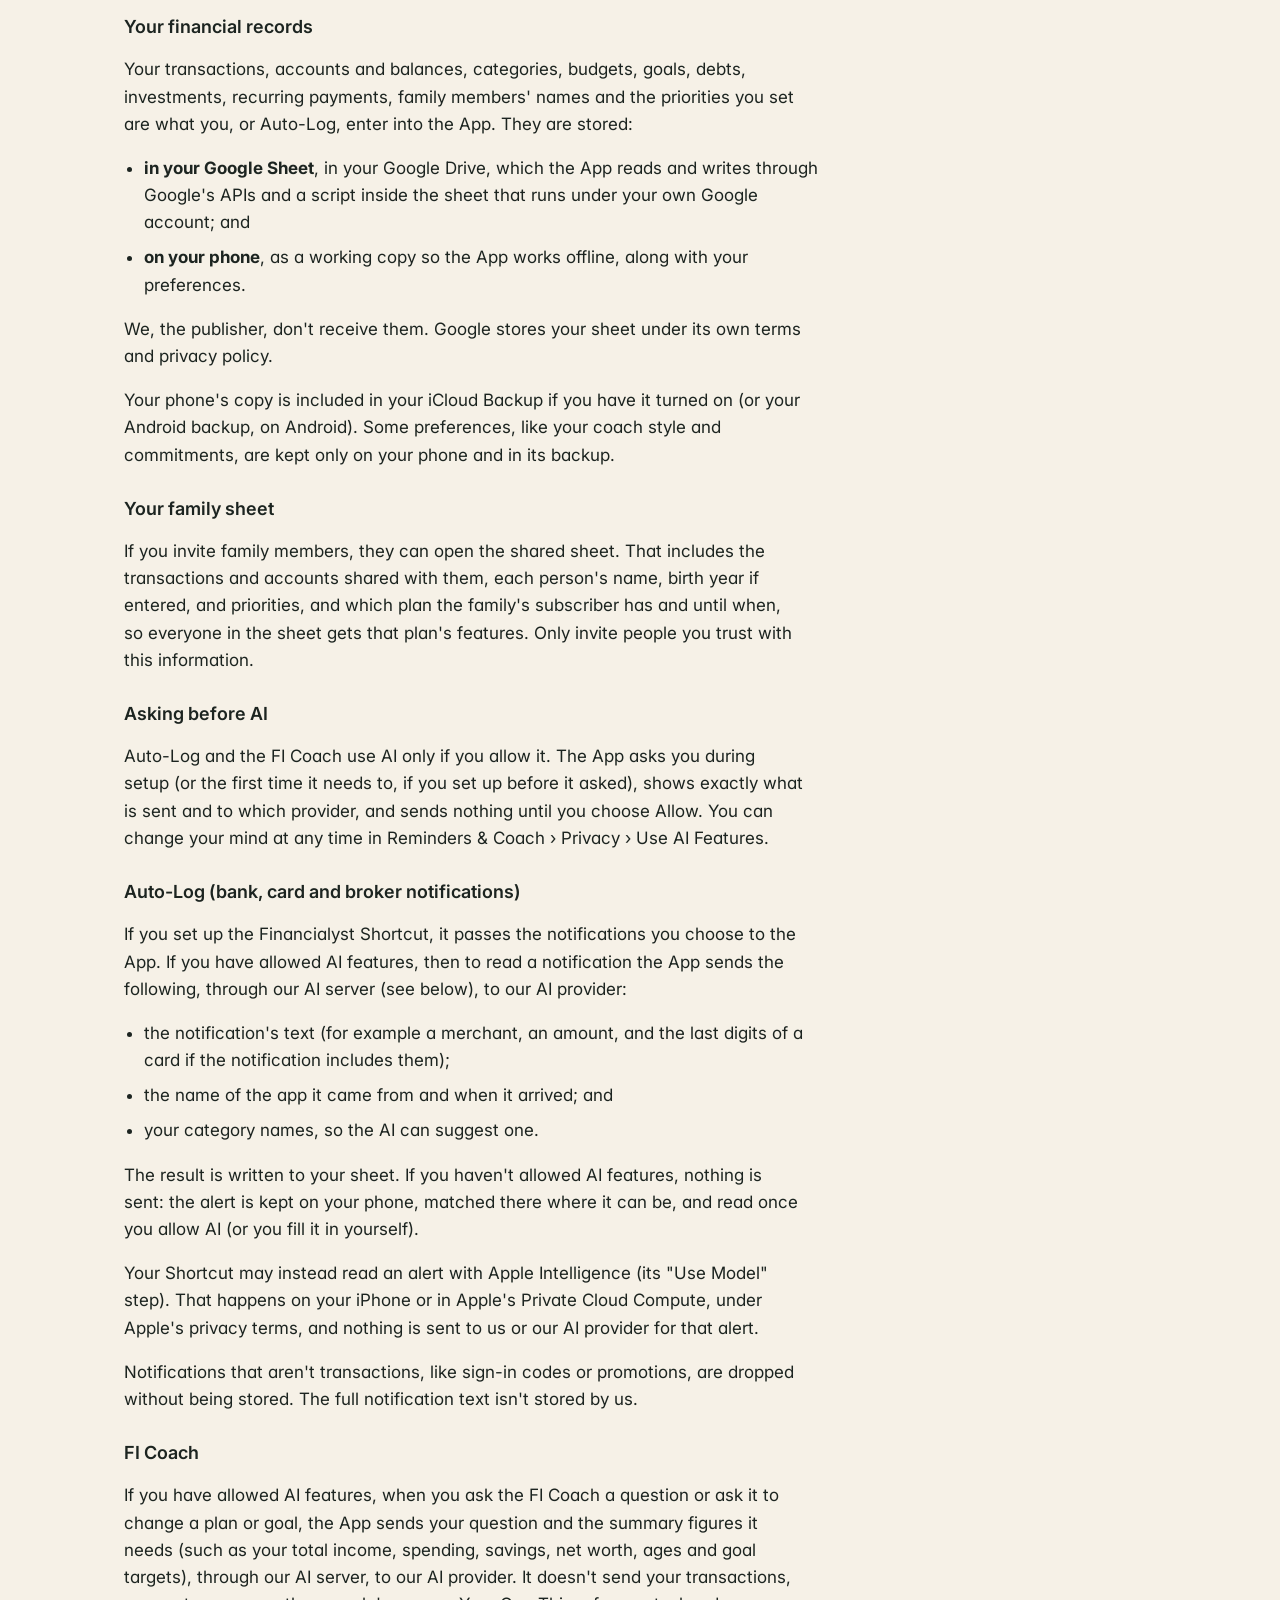
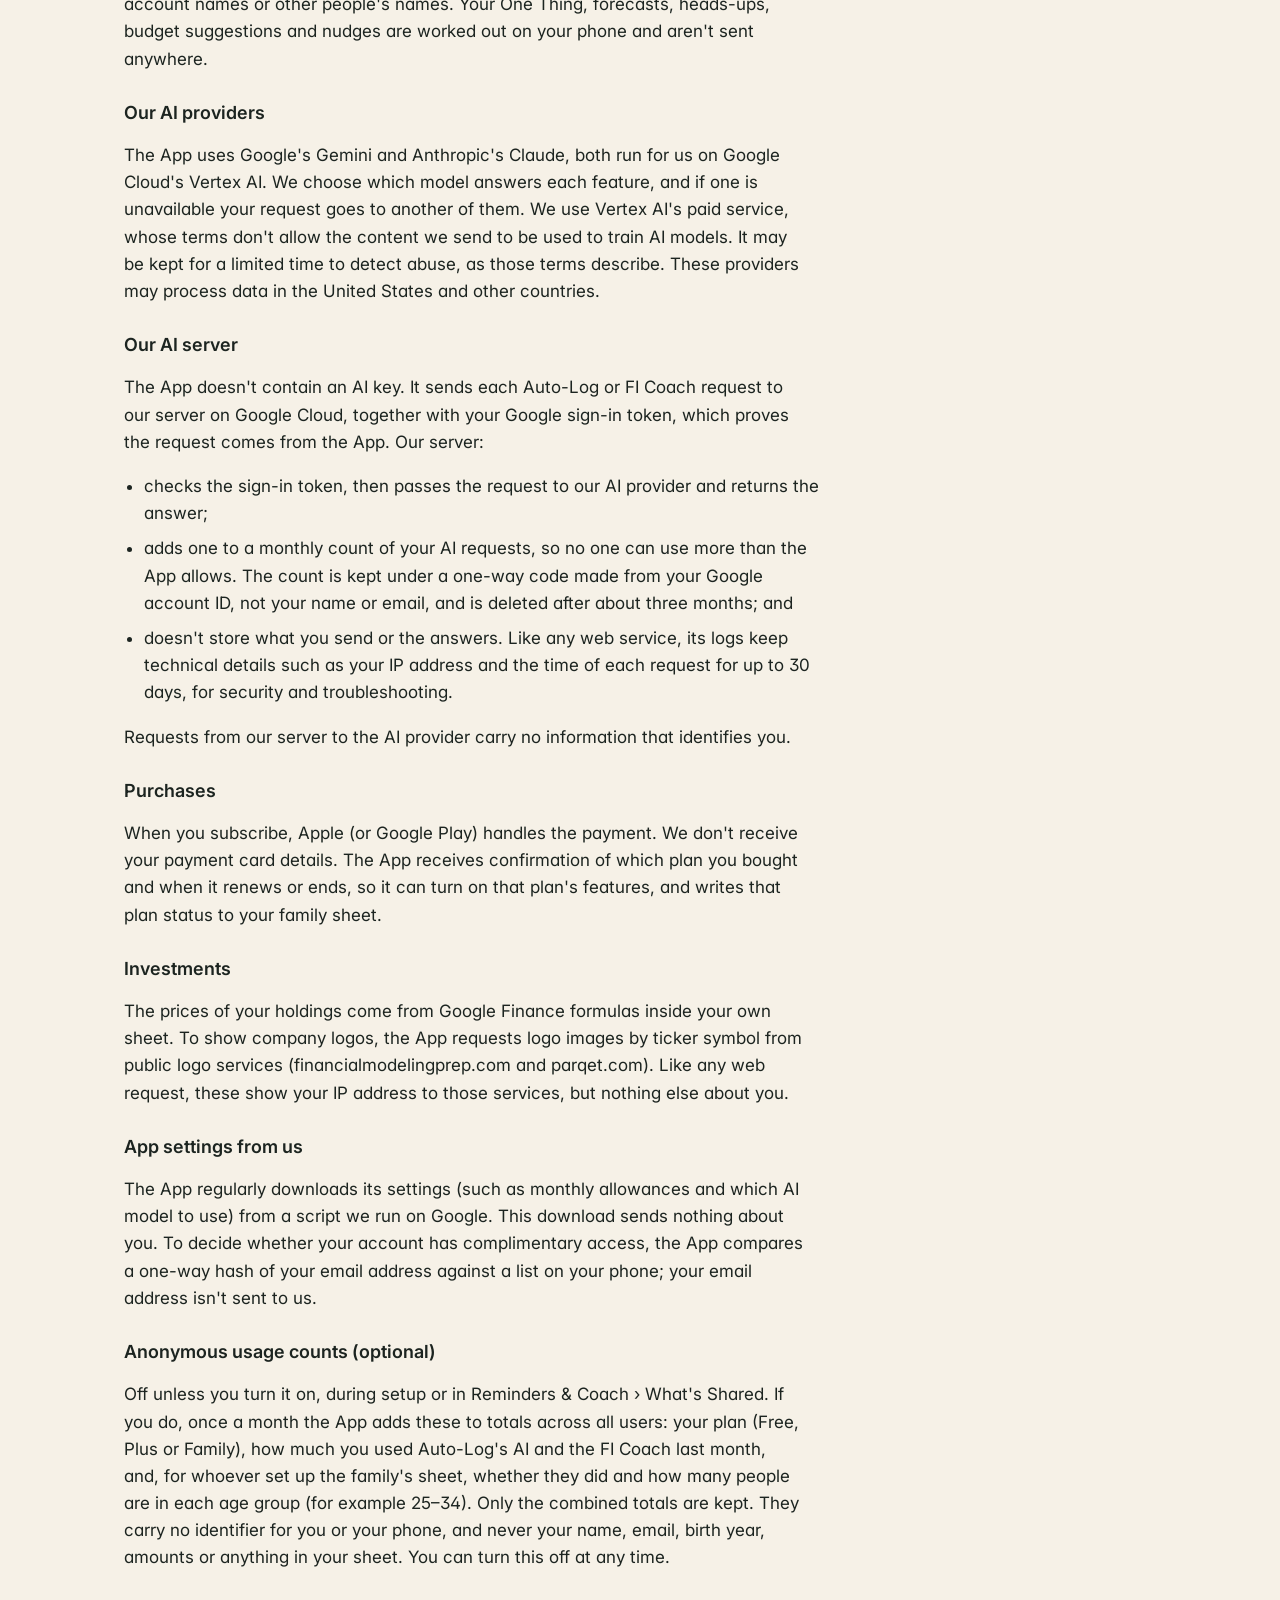
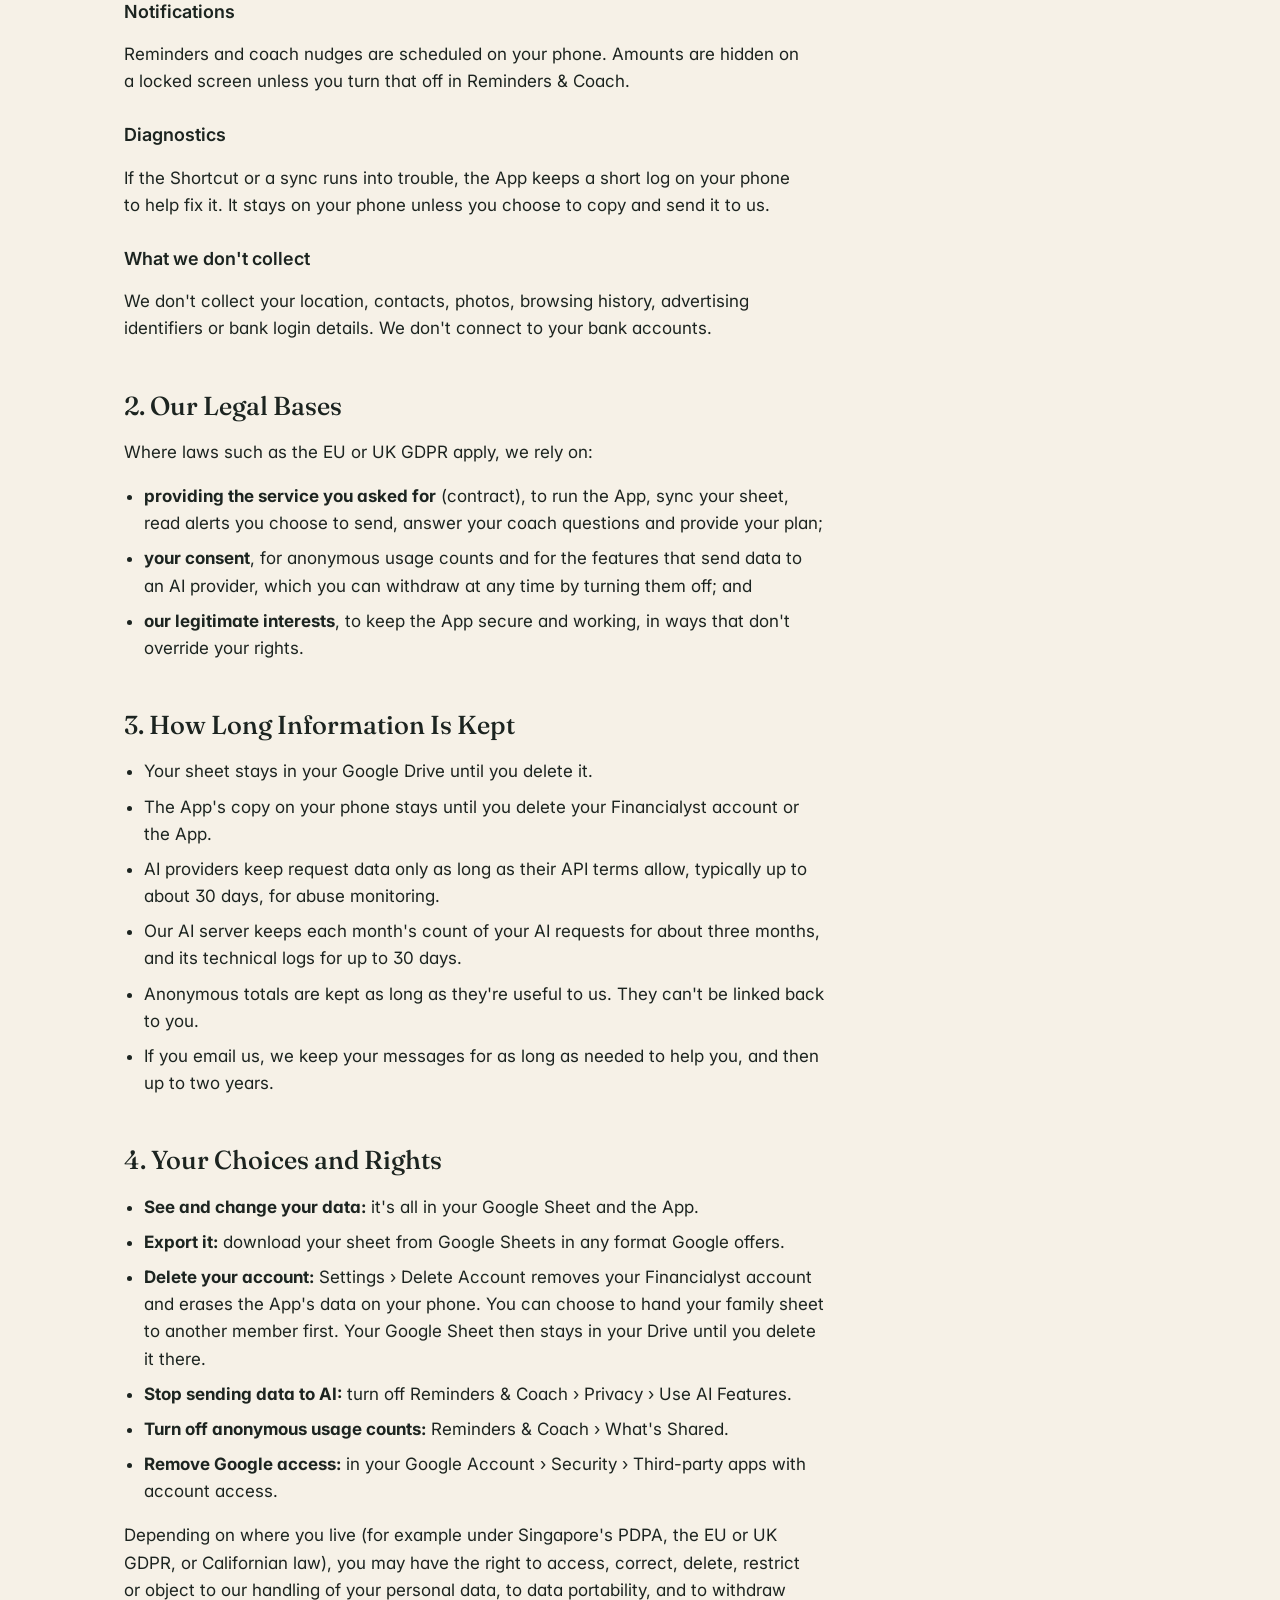
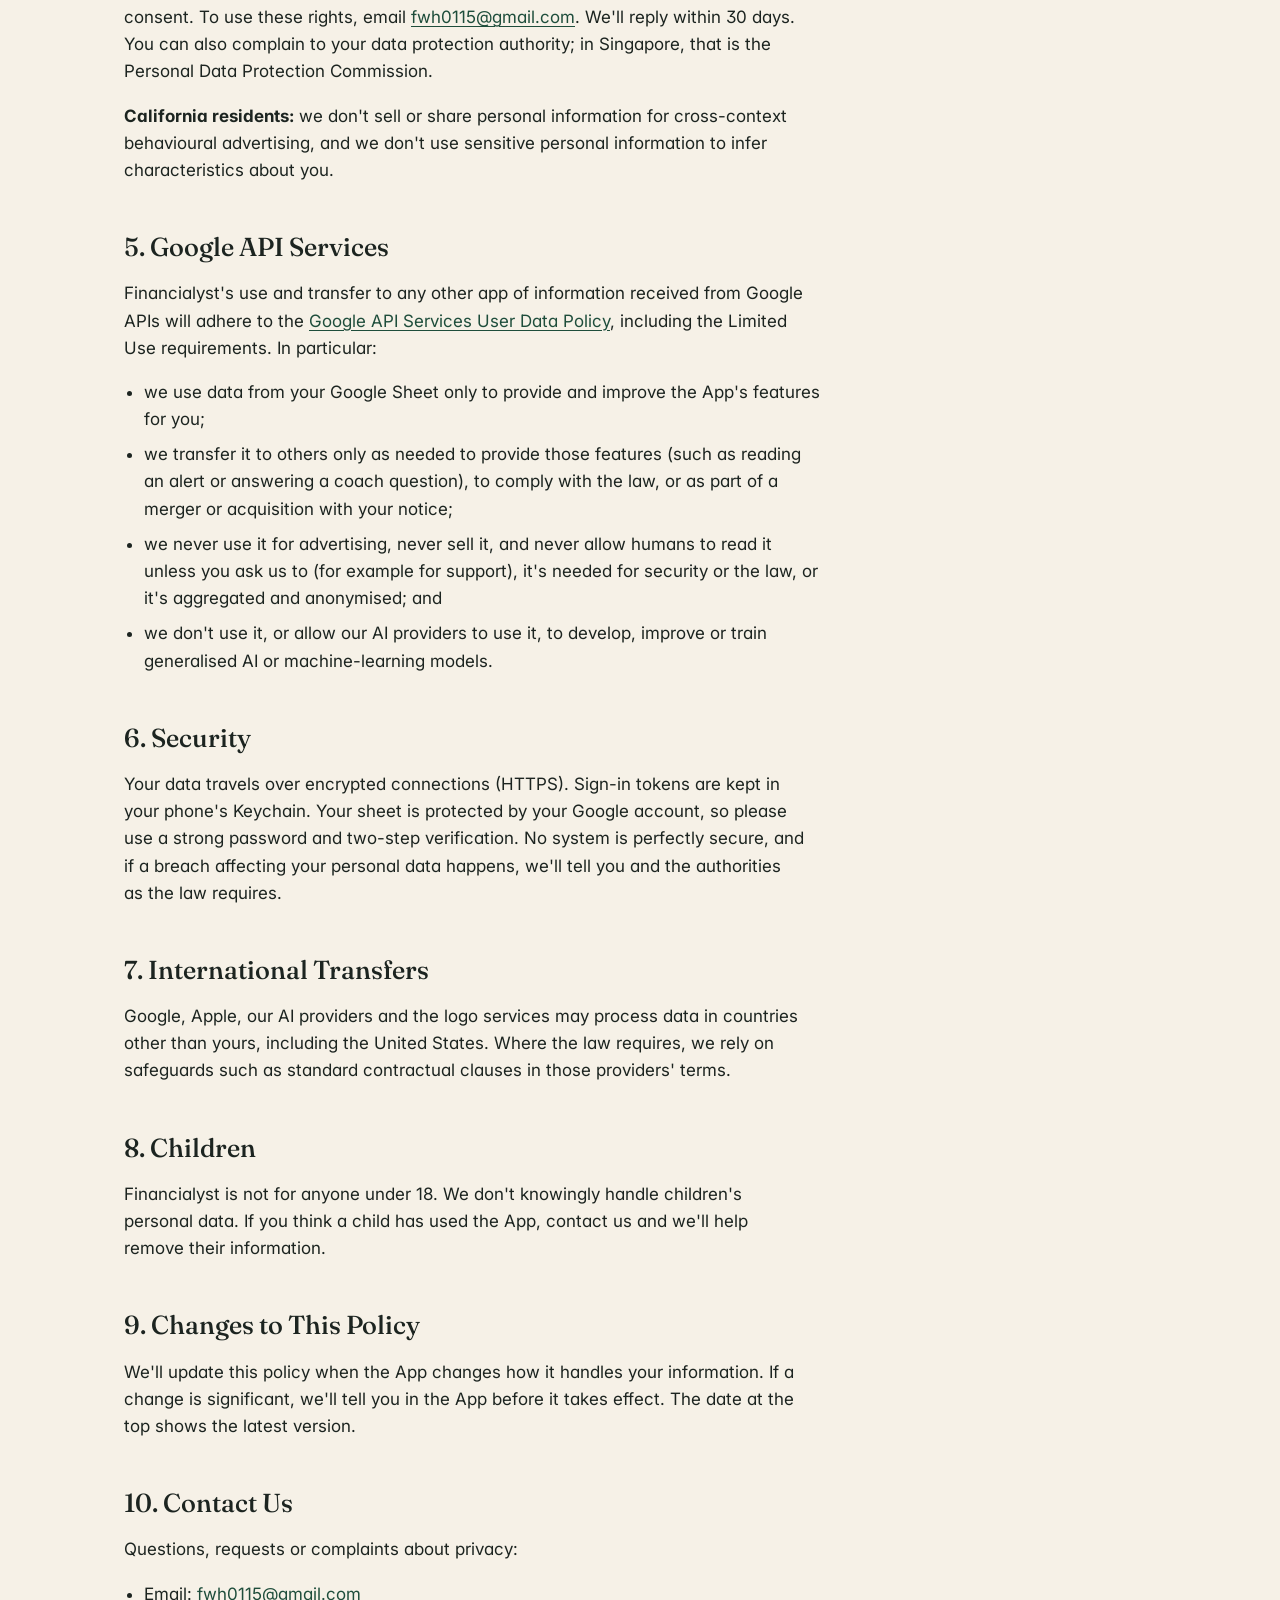
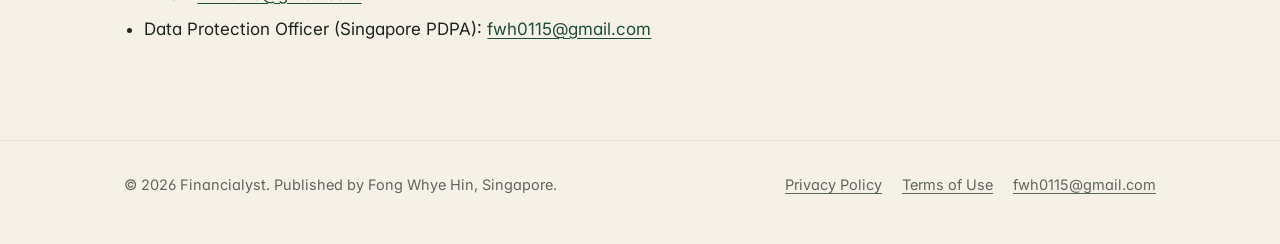
==== commit 727b2b28: "Policies from the app (16 Nov 2026): AI server, Gemini and Claude on Google Cloud Co-Authored-By: Cl" ====
--- a/privacy/index.html
+++ b/privacy/index.html
@@ -26,7 +26,7 @@
 <main class="wrap">
   <article class="doc">
     <h1>Privacy Policy</h1>
-    <p class="updated">Last updated: 15 November 2026</p>
+    <p class="updated">Last updated: 16 November 2026</p>
     <nav class="contents" aria-label="Contents">
       <p>Contents</p>
       <ul><li><a href="#in-short">In Short</a></li><li><a href="#1-information-the-app-handles-and-why">1. Information the App Handles, and Why</a></li><li><a href="#2-our-legal-bases">2. Our Legal Bases</a></li><li><a href="#3-how-long-information-is-kept">3. How Long Information Is Kept</a></li><li><a href="#4-your-choices-and-rights">4. Your Choices and Rights</a></li><li><a href="#5-google-api-services">5. Google API Services</a></li><li><a href="#6-security">6. Security</a></li><li><a href="#7-international-transfers">7. International Transfers</a></li><li><a href="#8-children">8. Children</a></li><li><a href="#9-changes-to-this-policy">9. Changes to This Policy</a></li><li><a href="#10-contact-us">10. Contact Us</a></li></ul>
@@ -36,7 +36,7 @@
     <ul>
     <li><strong>Your money data stays in your own Google Sheet</strong>, in your own Google Drive. We don't run servers that store your transactions, balances, budgets or goals, and we can't see them.</li>
     <li><strong>The App can only open the files it creates or you choose</strong>, not the rest of your Google Drive, email or contacts.</li>
-    <li><strong>Some features send limited data to an AI provider, only if you allow it:</strong> Auto-Log sends the text of a bank or card notification to be read, and the FI Coach sends summary figures, not your transactions.</li>
+    <li><strong>Some features send limited data to an AI provider, through our AI server, only if you allow it:</strong> Auto-Log sends the text of a bank or card notification to be read, and the FI Coach sends summary figures, not your transactions.</li>
     <li><strong>No ads, no tracking, no selling.</strong> We don't show ads, track you across other apps or websites, sell or share your personal data for advertising, or use analytics or advertising SDKs.</li>
     <li><strong>Anonymous usage counts are off unless you turn them on.</strong></li>
     <li><strong>You're in control.</strong> You can delete your Financialyst account in the App, and delete your sheet from your Drive at any time.</li>
@@ -59,7 +59,7 @@
     <h3 id="asking-before-ai">Asking before AI</h3>
     <p>Auto-Log and the FI Coach use AI only if you allow it. The App asks you during setup (or the first time it needs to, if you set up before it asked), shows exactly what is sent and to which provider, and sends nothing until you choose Allow. You can change your mind at any time in Reminders &amp; Coach › Privacy › Use AI Features.</p>
     <h3 id="auto-log-bank-card-and-broker-notifications">Auto-Log (bank, card and broker notifications)</h3>
-    <p>If you set up the Financialyst Shortcut, it passes the notifications you choose to the App. If you have allowed AI features, then to read a notification the App sends the following directly from your phone to our AI provider:</p>
+    <p>If you set up the Financialyst Shortcut, it passes the notifications you choose to the App. If you have allowed AI features, then to read a notification the App sends the following, through our AI server (see below), to our AI provider:</p>
     <ul>
     <li>the notification's text (for example a merchant, an amount, and the last digits of a card if the notification includes them);</li>
     <li>the name of the app it came from and when it arrived; and</li>
@@ -69,9 +69,17 @@
     <p>Your Shortcut may instead read an alert with Apple Intelligence (its "Use Model" step). That happens on your iPhone or in Apple's Private Cloud Compute, under Apple's privacy terms, and nothing is sent to us or our AI provider for that alert.</p>
     <p>Notifications that aren't transactions, like sign-in codes or promotions, are dropped without being stored. The full notification text isn't stored by us.</p>
     <h3 id="fi-coach">FI Coach</h3>
-    <p>If you have allowed AI features, when you ask the FI Coach a question or ask it to change a plan or goal, the App sends your question and the summary figures it needs (such as your total income, spending, savings, net worth, ages and goal targets) to our AI provider. It doesn't send your transactions, account names or other people's names. Your One Thing, forecasts, heads-ups, budget suggestions and nudges are worked out on your phone and aren't sent anywhere.</p>
+    <p>If you have allowed AI features, when you ask the FI Coach a question or ask it to change a plan or goal, the App sends your question and the summary figures it needs (such as your total income, spending, savings, net worth, ages and goal targets), through our AI server, to our AI provider. It doesn't send your transactions, account names or other people's names. Your One Thing, forecasts, heads-ups, budget suggestions and nudges are worked out on your phone and aren't sent anywhere.</p>
     <h3 id="our-ai-providers">Our AI providers</h3>
-    <p>Depending on how the App is set up, it uses Google (Gemini API) or Anthropic (Claude API). We use their paid API services, whose terms don't allow them to use the content we send to train their models. They may keep it for a limited time to detect abuse, as their terms describe. These providers may process data in the United States and other countries.</p>
+    <p>The App uses Google's Gemini and Anthropic's Claude, both run for us on Google Cloud's Vertex AI. We choose which model answers each feature, and if one is unavailable your request goes to another of them. We use Vertex AI's paid service, whose terms don't allow the content we send to be used to train AI models. It may be kept for a limited time to detect abuse, as those terms describe. These providers may process data in the United States and other countries.</p>
+    <h3 id="our-ai-server">Our AI server</h3>
+    <p>The App doesn't contain an AI key. It sends each Auto-Log or FI Coach request to our server on Google Cloud, together with your Google sign-in token, which proves the request comes from the App. Our server:</p>
+    <ul>
+    <li>checks the sign-in token, then passes the request to our AI provider and returns the answer;</li>
+    <li>adds one to a monthly count of your AI requests, so no one can use more than the App allows. The count is kept under a one-way code made from your Google account ID, not your name or email, and is deleted after about three months; and</li>
+    <li>doesn't store what you send or the answers. Like any web service, its logs keep technical details such as your IP address and the time of each request for up to 30 days, for security and troubleshooting.</li>
+    </ul>
+    <p>Requests from our server to the AI provider carry no information that identifies you.</p>
     <h3 id="purchases">Purchases</h3>
     <p>When you subscribe, Apple (or Google Play) handles the payment. We don't receive your payment card details. The App receives confirmation of which plan you bought and when it renews or ends, so it can turn on that plan's features, and writes that plan status to your family sheet.</p>
     <h3 id="investments">Investments</h3>
@@ -98,6 +106,7 @@
     <li>Your sheet stays in your Google Drive until you delete it.</li>
     <li>The App's copy on your phone stays until you delete your Financialyst account or the App.</li>
     <li>AI providers keep request data only as long as their API terms allow, typically up to about 30 days, for abuse monitoring.</li>
+    <li>Our AI server keeps each month's count of your AI requests for about three months, and its technical logs for up to 30 days.</li>
     <li>Anonymous totals are kept as long as they're useful to us. They can't be linked back to you.</li>
     <li>If you email us, we keep your messages for as long as needed to help you, and then up to two years.</li>
     </ul>
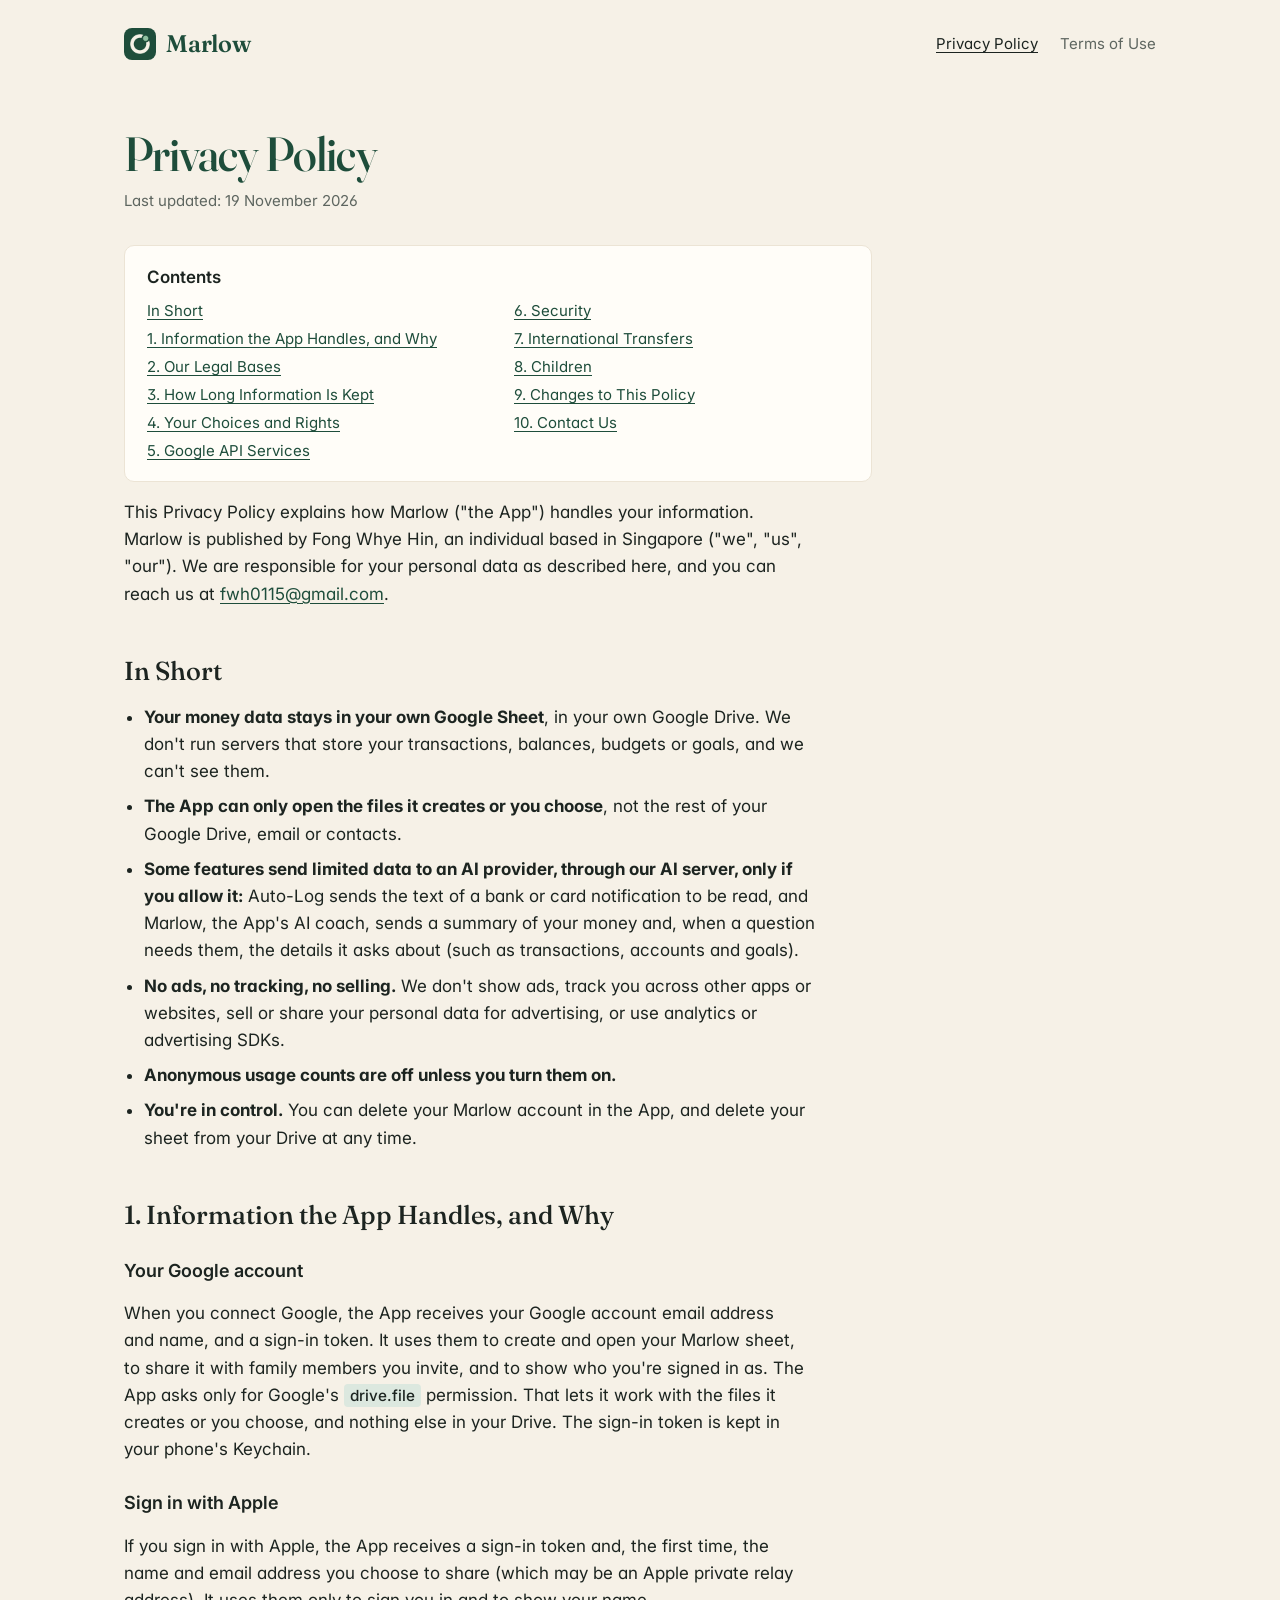
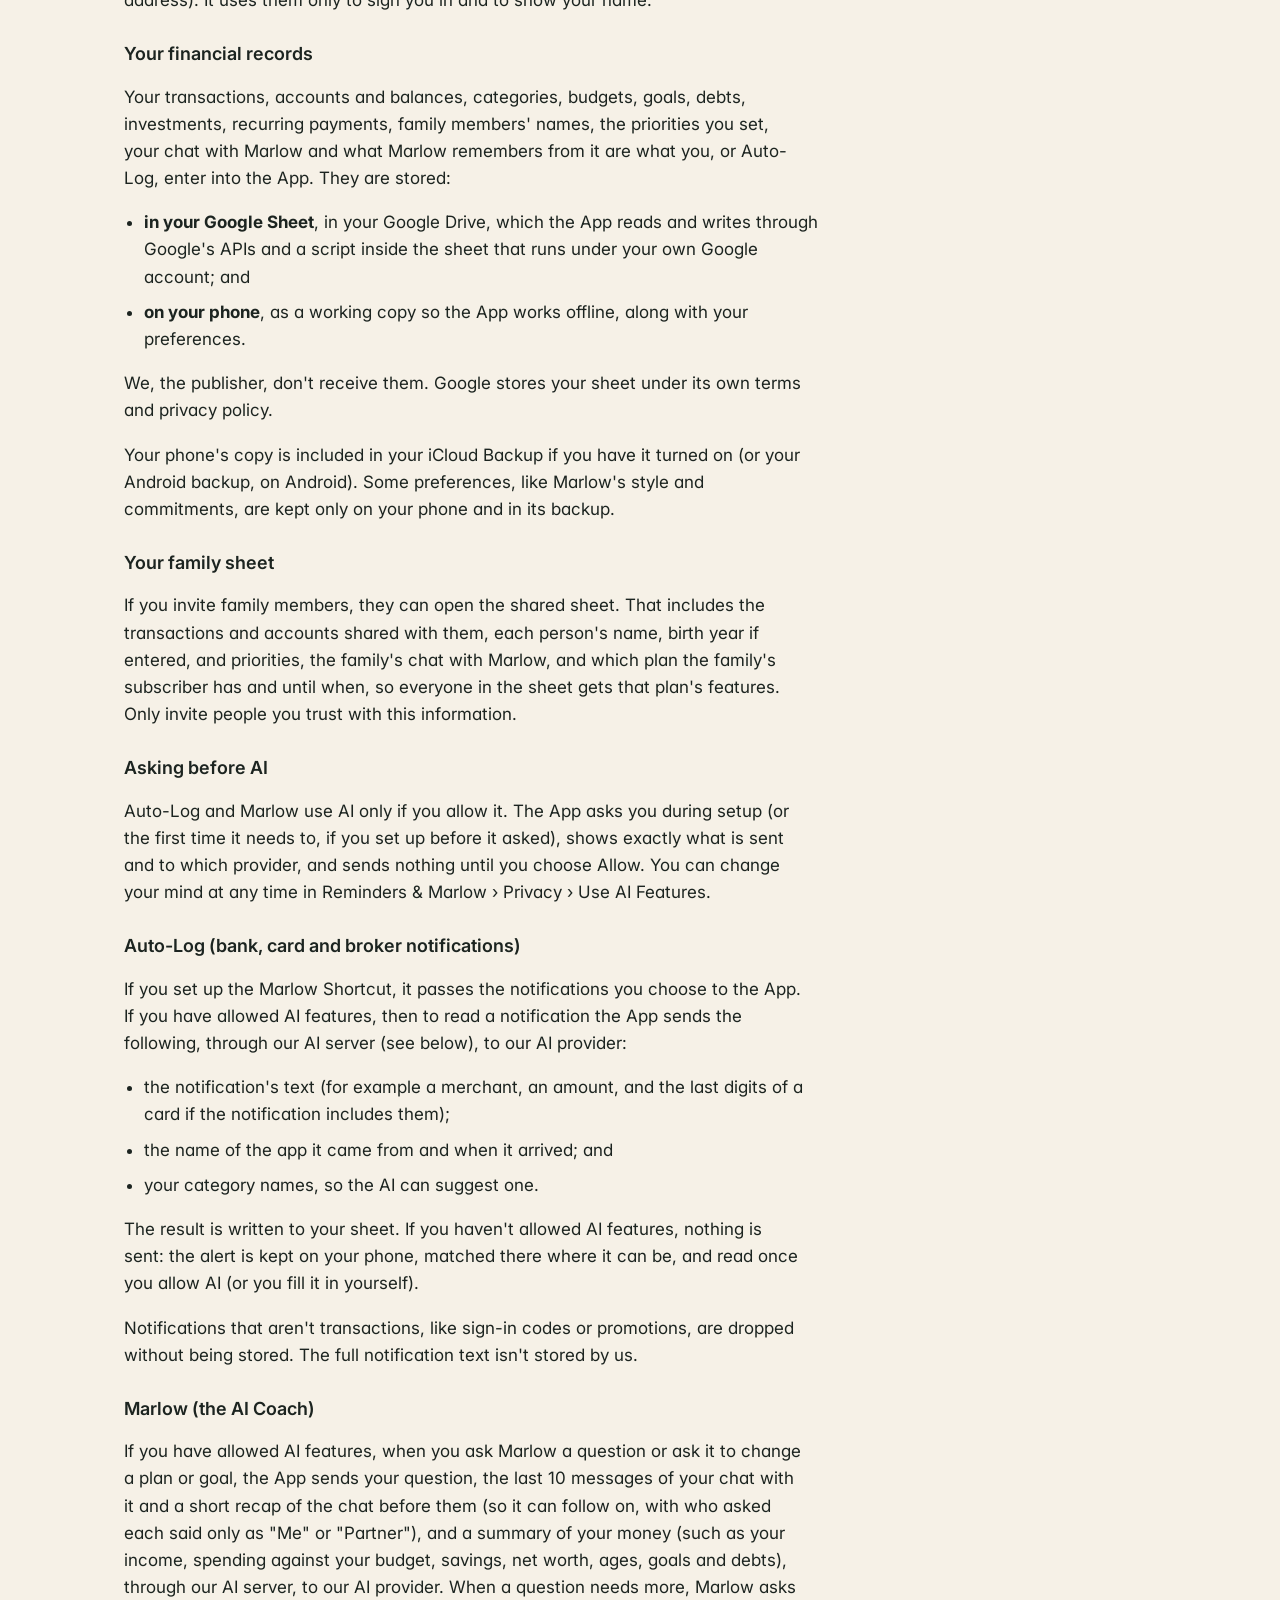
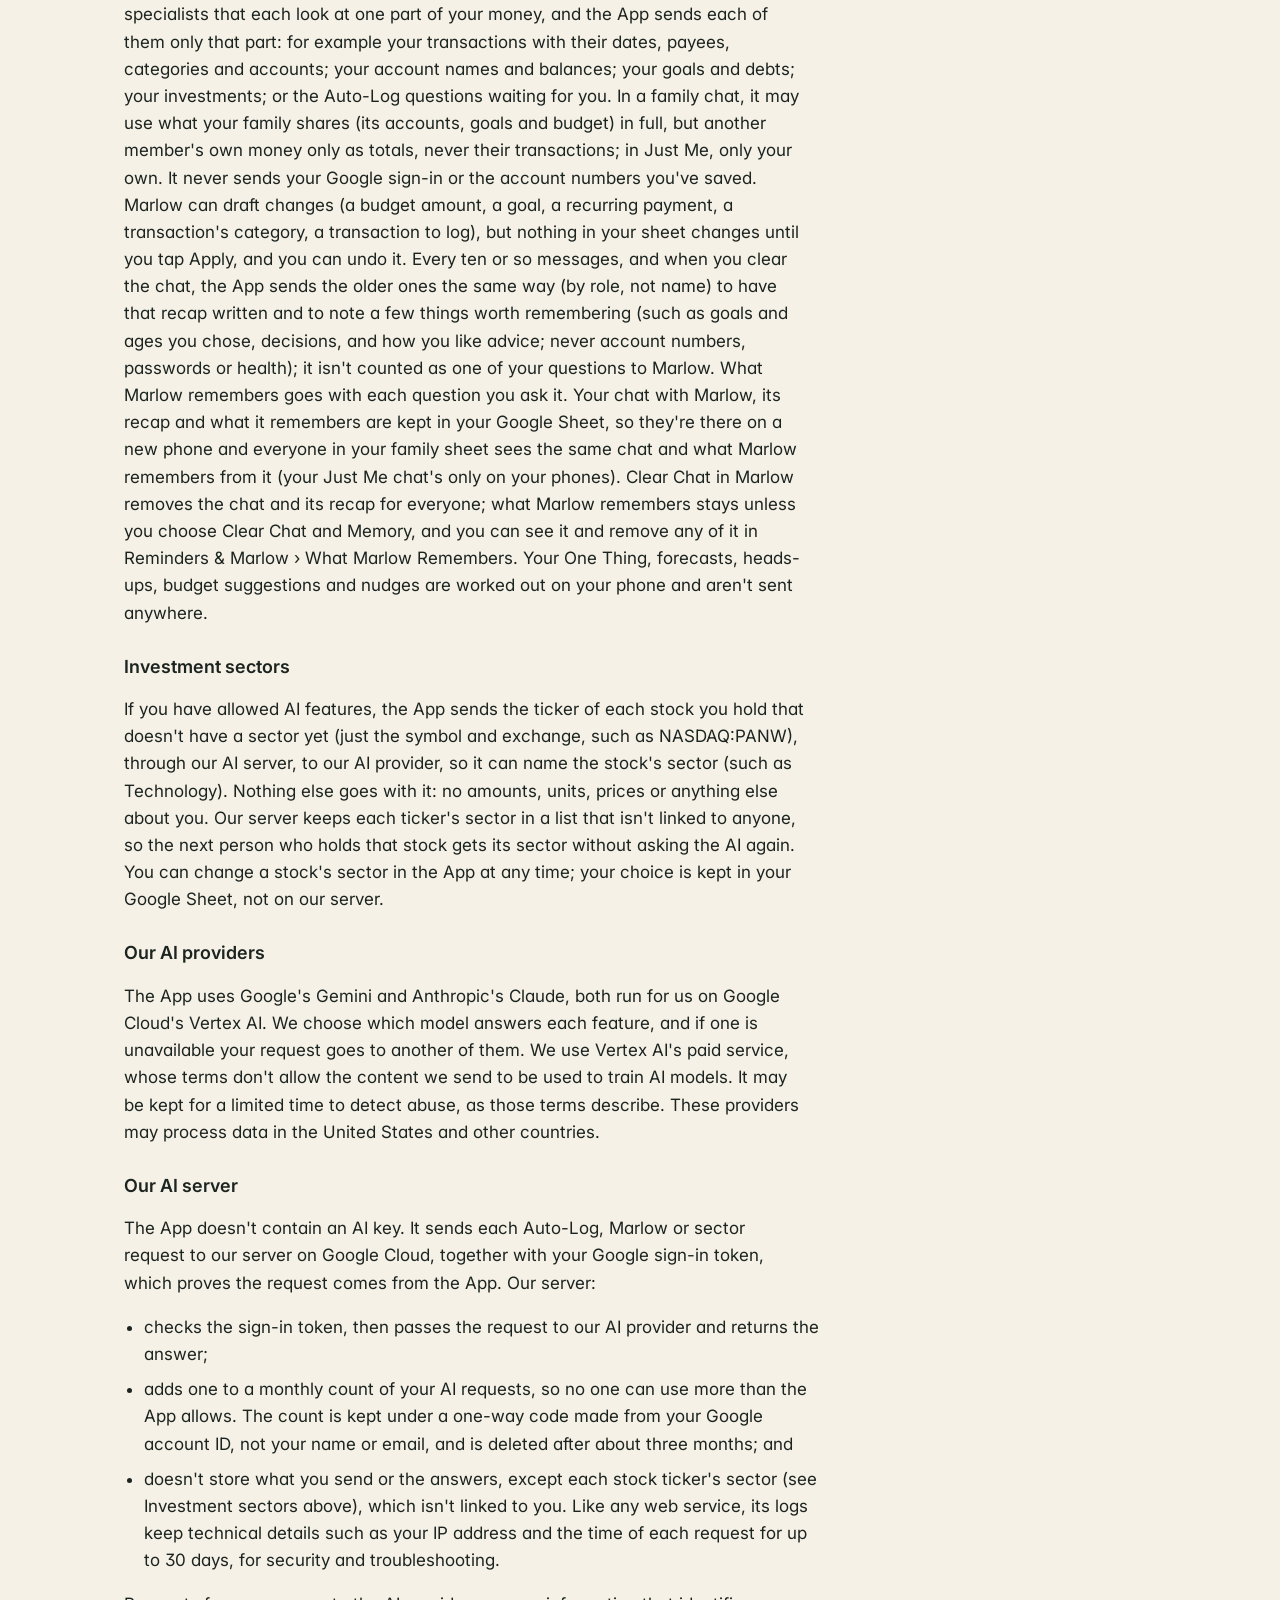
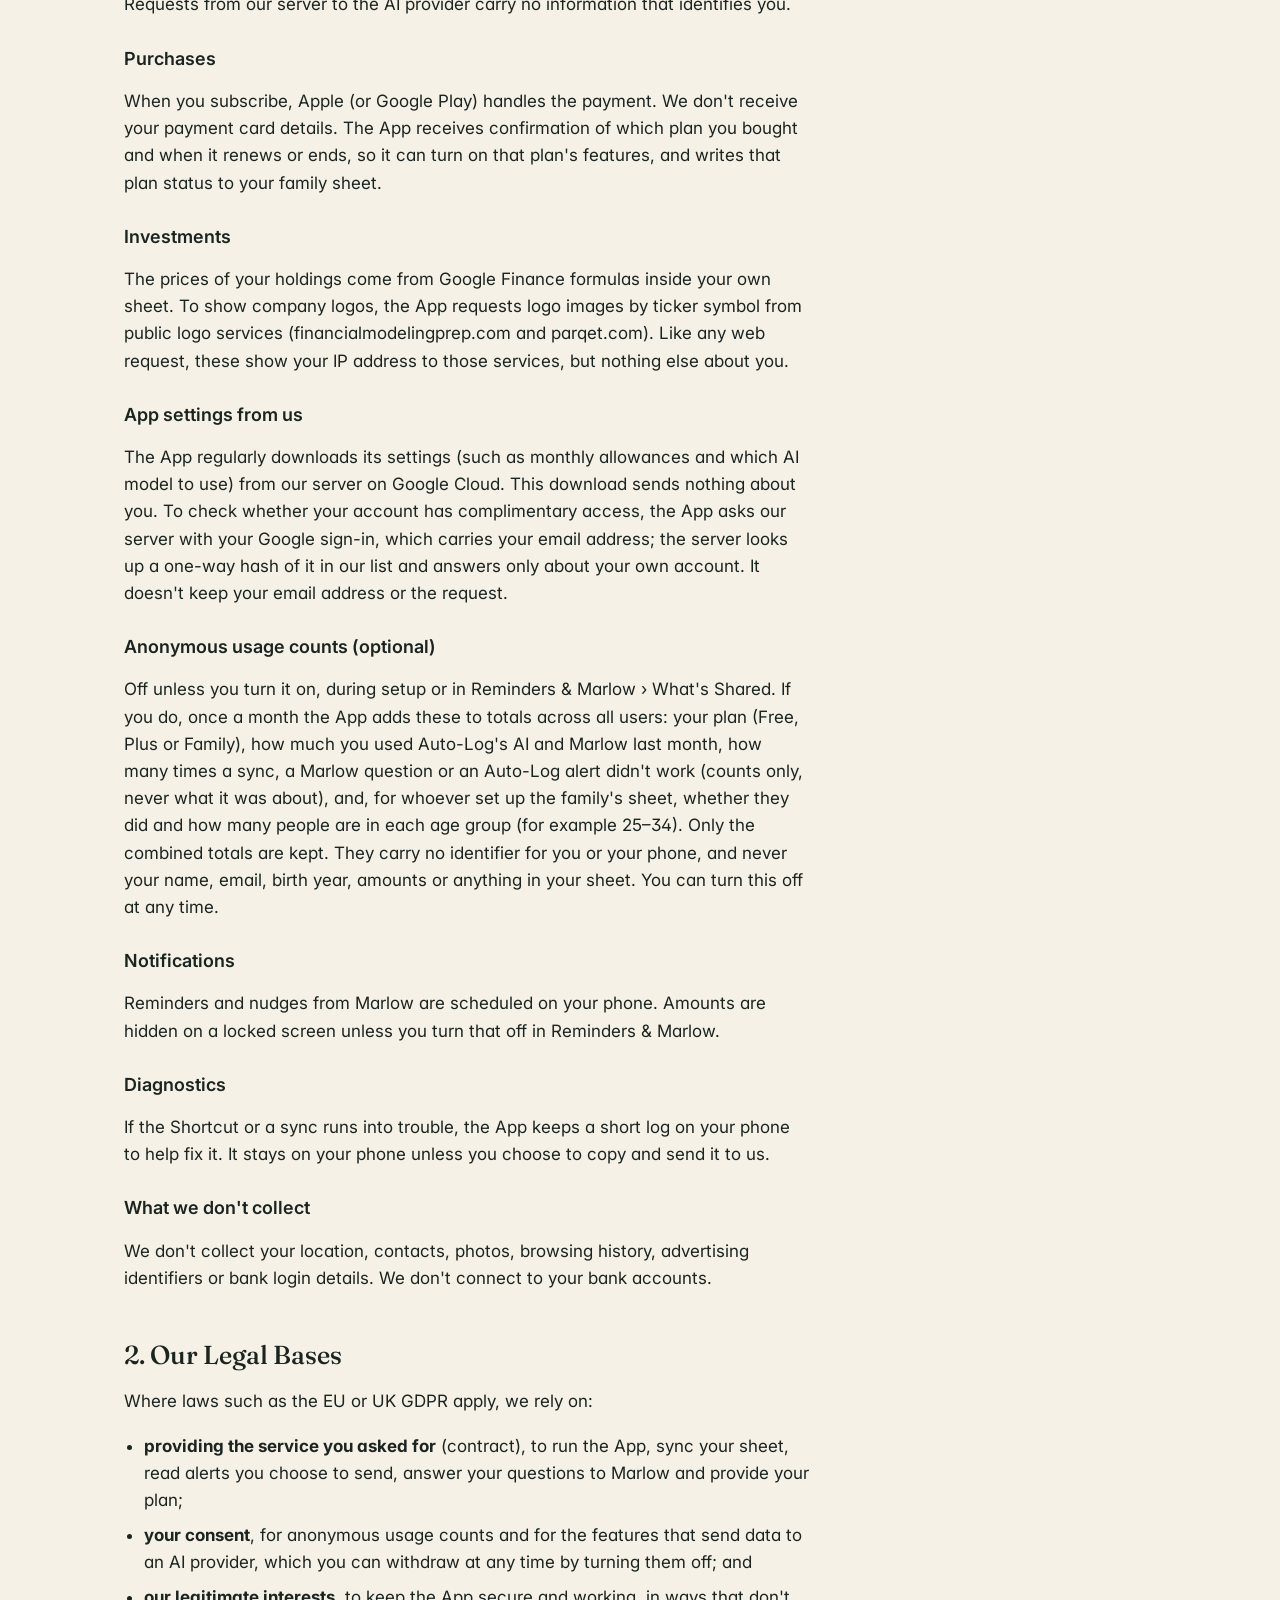
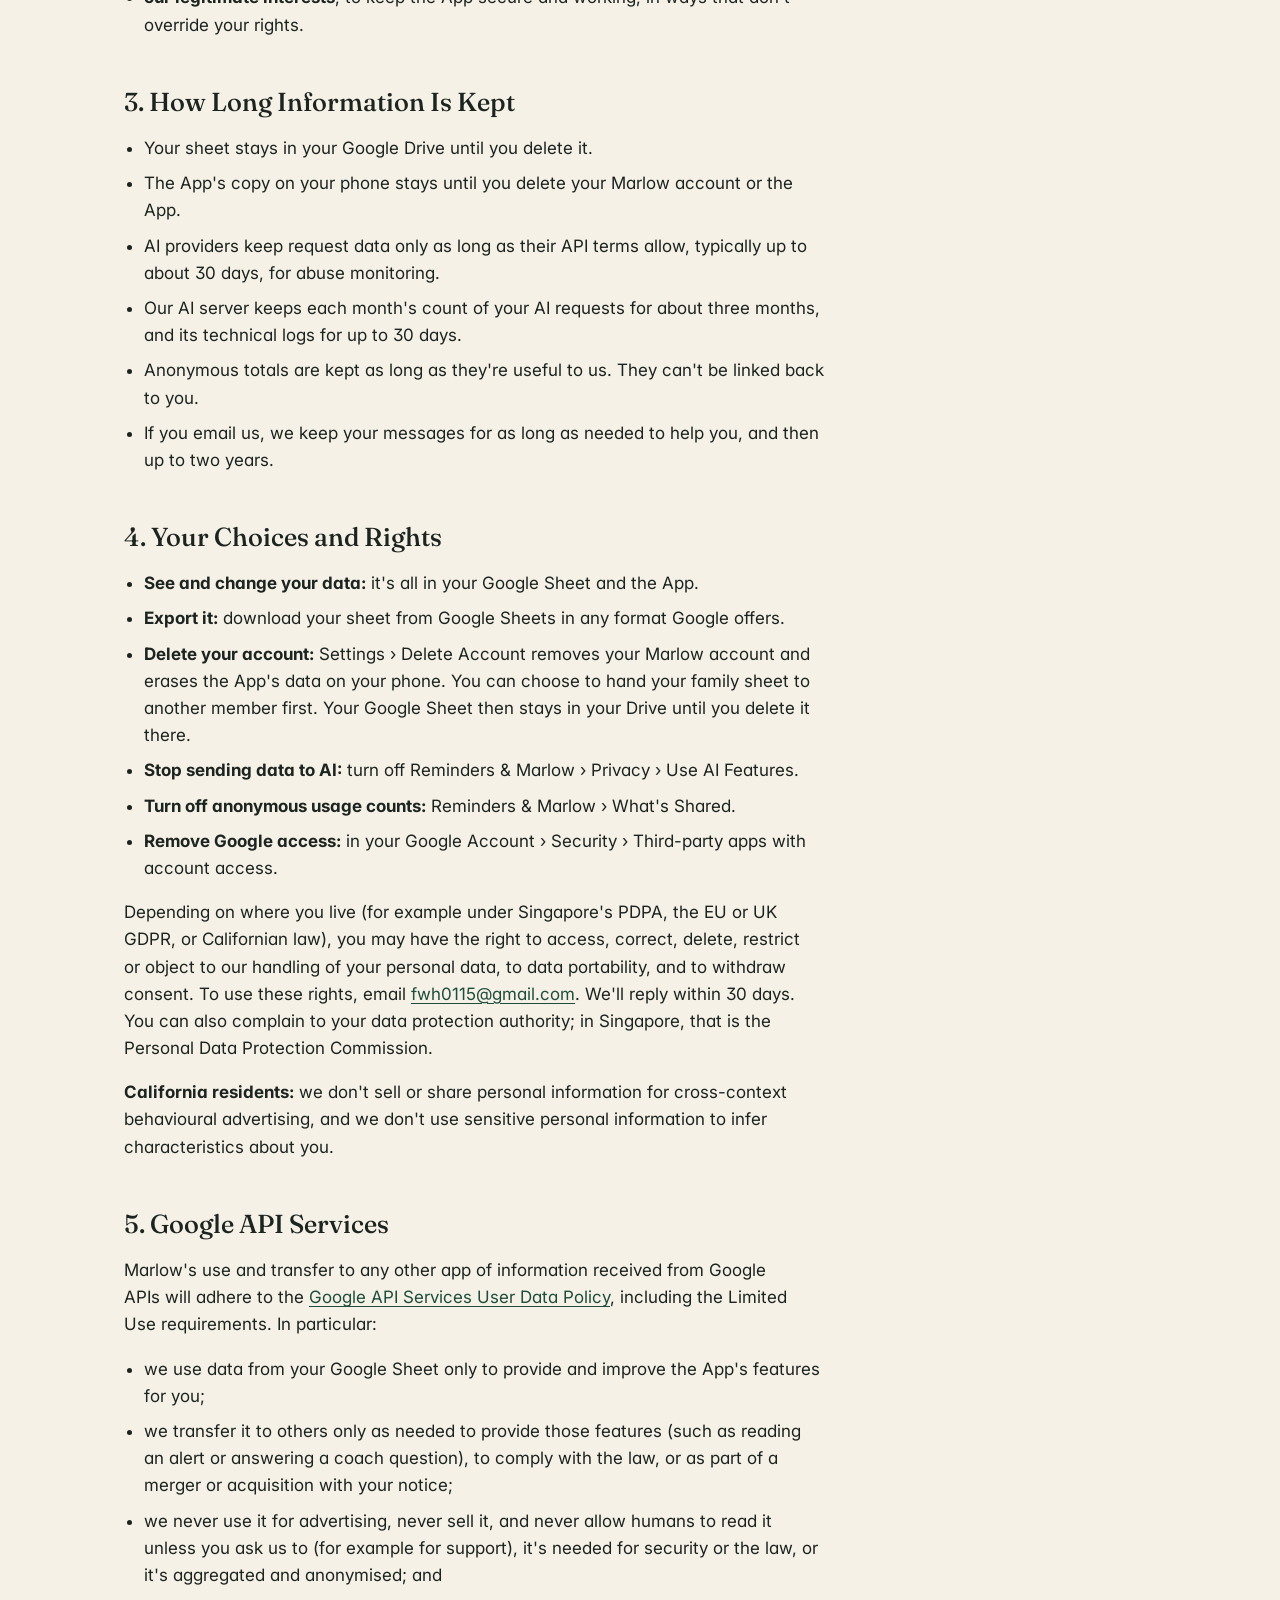
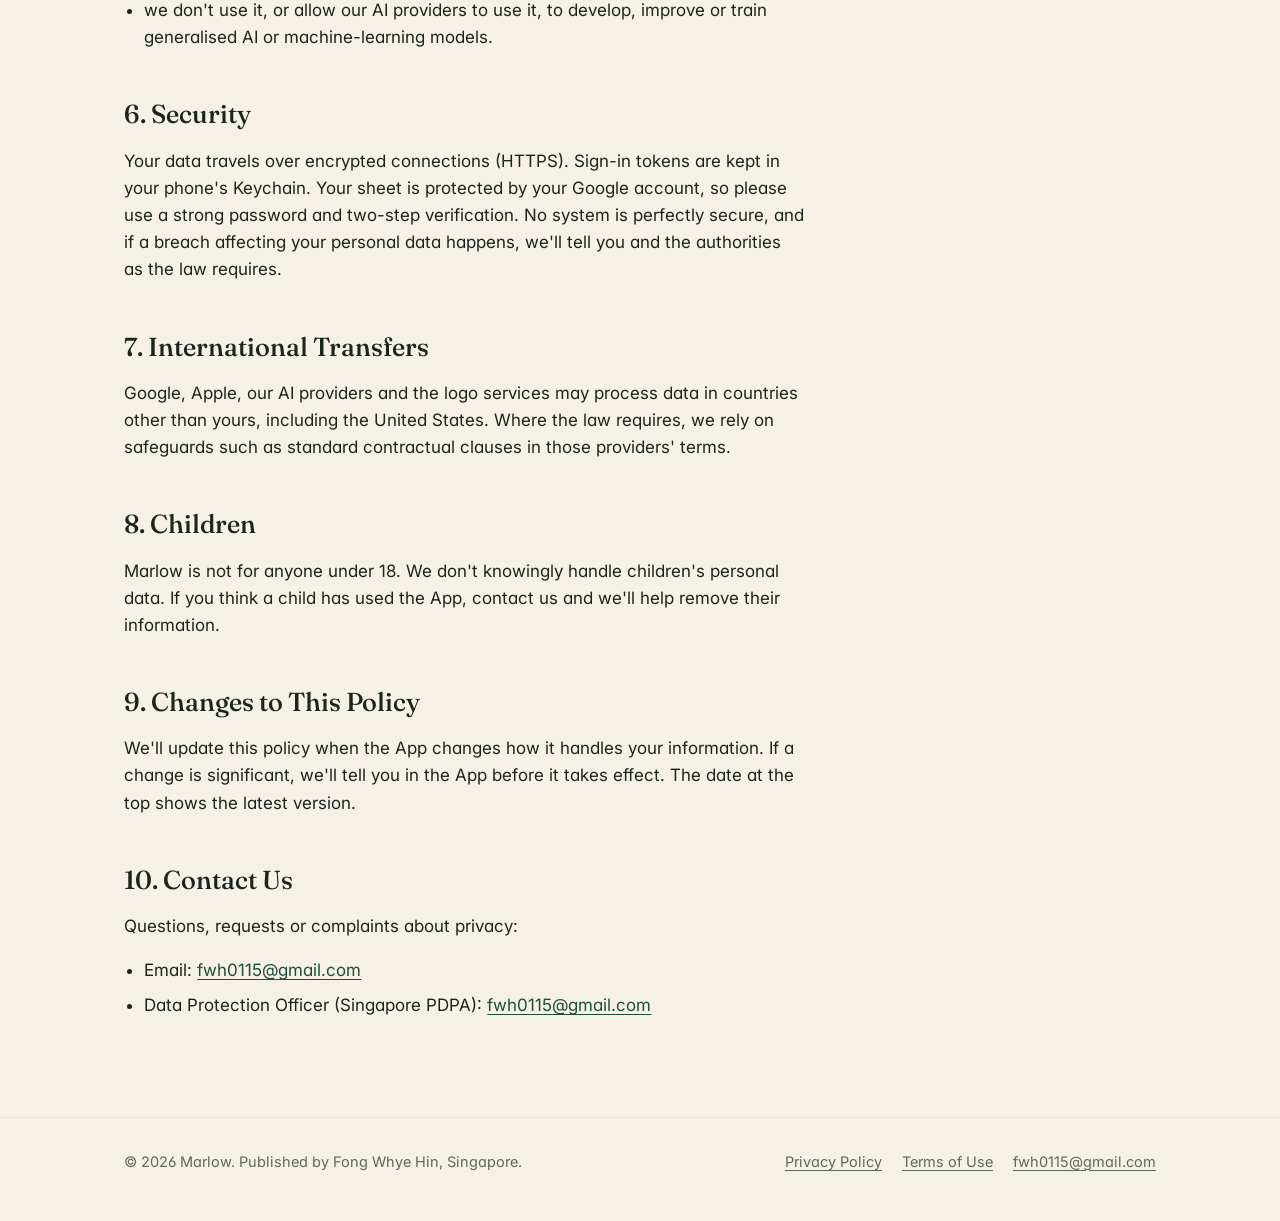
==== commit a7199bf7: "Renamed Marlow: home page, policies from the app (privacy 19 Nov 2026), README Co-Authored-By: Claud" ====
--- a/privacy/index.html
+++ b/privacy/index.html
@@ -3,8 +3,8 @@
 <head>
 <meta charset="utf-8">
 <meta name="viewport" content="width=device-width, initial-scale=1">
-<title>Privacy Policy · Financialyst</title>
-<meta name="description" content="The Financialyst Privacy Policy.">
+<title>Privacy Policy · Marlow</title>
+<meta name="description" content="The Marlow Privacy Policy.">
 <link rel="preconnect" href="https://fonts.googleapis.com">
 <link rel="preconnect" href="https://fonts.gstatic.com" crossorigin>
 <link href="https://fonts.googleapis.com/css2?family=Fraunces:opsz,wght@9..144,500;9..144,600&family=Inter:wght@400;500;600&display=swap" rel="stylesheet">
@@ -16,7 +16,7 @@
 <body>
 <header class="site-head">
   <div class="wrap">
-    <a class="wordmark" href="../"><img src="../assets/icon-96.png" alt="" width="32" height="32">Financialyst</a>
+    <a class="wordmark" href="../"><img src="../assets/icon-96.png" alt="" width="32" height="32">Marlow</a>
     <nav class="site-nav" aria-label="Site">
       <a href="../privacy/" aria-current="page">Privacy Policy</a>
       <a href="../terms/">Terms of Use</a>
@@ -26,58 +26,59 @@
 <main class="wrap">
   <article class="doc">
     <h1>Privacy Policy</h1>
-    <p class="updated">Last updated: 16 November 2026</p>
+    <p class="updated">Last updated: 19 November 2026</p>
     <nav class="contents" aria-label="Contents">
       <p>Contents</p>
       <ul><li><a href="#in-short">In Short</a></li><li><a href="#1-information-the-app-handles-and-why">1. Information the App Handles, and Why</a></li><li><a href="#2-our-legal-bases">2. Our Legal Bases</a></li><li><a href="#3-how-long-information-is-kept">3. How Long Information Is Kept</a></li><li><a href="#4-your-choices-and-rights">4. Your Choices and Rights</a></li><li><a href="#5-google-api-services">5. Google API Services</a></li><li><a href="#6-security">6. Security</a></li><li><a href="#7-international-transfers">7. International Transfers</a></li><li><a href="#8-children">8. Children</a></li><li><a href="#9-changes-to-this-policy">9. Changes to This Policy</a></li><li><a href="#10-contact-us">10. Contact Us</a></li></ul>
     </nav>
-    <p>This Privacy Policy explains how Financialyst ("the App") handles your information. Financialyst is published by Fong Whye Hin, an individual based in Singapore ("we", "us", "our"). We are responsible for your personal data as described here, and you can reach us at <a href="mailto:fwh0115@gmail.com">fwh0115@gmail.com</a>.</p>
+    <p>This Privacy Policy explains how Marlow ("the App") handles your information. Marlow is published by Fong Whye Hin, an individual based in Singapore ("we", "us", "our"). We are responsible for your personal data as described here, and you can reach us at <a href="mailto:fwh0115@gmail.com">fwh0115@gmail.com</a>.</p>
     <h2 id="in-short">In Short</h2>
     <ul>
     <li><strong>Your money data stays in your own Google Sheet</strong>, in your own Google Drive. We don't run servers that store your transactions, balances, budgets or goals, and we can't see them.</li>
     <li><strong>The App can only open the files it creates or you choose</strong>, not the rest of your Google Drive, email or contacts.</li>
-    <li><strong>Some features send limited data to an AI provider, through our AI server, only if you allow it:</strong> Auto-Log sends the text of a bank or card notification to be read, and the FI Coach sends summary figures, not your transactions.</li>
+    <li><strong>Some features send limited data to an AI provider, through our AI server, only if you allow it:</strong> Auto-Log sends the text of a bank or card notification to be read, and Marlow, the App's AI coach, sends a summary of your money and, when a question needs them, the details it asks about (such as transactions, accounts and goals).</li>
     <li><strong>No ads, no tracking, no selling.</strong> We don't show ads, track you across other apps or websites, sell or share your personal data for advertising, or use analytics or advertising SDKs.</li>
     <li><strong>Anonymous usage counts are off unless you turn them on.</strong></li>
-    <li><strong>You're in control.</strong> You can delete your Financialyst account in the App, and delete your sheet from your Drive at any time.</li>
+    <li><strong>You're in control.</strong> You can delete your Marlow account in the App, and delete your sheet from your Drive at any time.</li>
     </ul>
     <h2 id="1-information-the-app-handles-and-why">1. Information the App Handles, and Why</h2>
     <h3 id="your-google-account">Your Google account</h3>
-    <p>When you connect Google, the App receives your Google account email address and name, and a sign-in token. It uses them to create and open your Financialyst sheet, to share it with family members you invite, and to show who you're signed in as. The App asks only for Google's <code>drive.file</code> permission. That lets it work with the files it creates or you choose, and nothing else in your Drive. The sign-in token is kept in your phone's Keychain.</p>
+    <p>When you connect Google, the App receives your Google account email address and name, and a sign-in token. It uses them to create and open your Marlow sheet, to share it with family members you invite, and to show who you're signed in as. The App asks only for Google's <code>drive.file</code> permission. That lets it work with the files it creates or you choose, and nothing else in your Drive. The sign-in token is kept in your phone's Keychain.</p>
     <h3 id="sign-in-with-apple">Sign in with Apple</h3>
     <p>If you sign in with Apple, the App receives a sign-in token and, the first time, the name and email address you choose to share (which may be an Apple private relay address). It uses them only to sign you in and to show your name.</p>
     <h3 id="your-financial-records">Your financial records</h3>
-    <p>Your transactions, accounts and balances, categories, budgets, goals, debts, investments, recurring payments, family members' names and the priorities you set are what you, or Auto-Log, enter into the App. They are stored:</p>
+    <p>Your transactions, accounts and balances, categories, budgets, goals, debts, investments, recurring payments, family members' names, the priorities you set, your chat with Marlow and what Marlow remembers from it are what you, or Auto-Log, enter into the App. They are stored:</p>
     <ul>
     <li><strong>in your Google Sheet</strong>, in your Google Drive, which the App reads and writes through Google's APIs and a script inside the sheet that runs under your own Google account; and</li>
     <li><strong>on your phone</strong>, as a working copy so the App works offline, along with your preferences.</li>
     </ul>
     <p>We, the publisher, don't receive them. Google stores your sheet under its own terms and privacy policy.</p>
-    <p>Your phone's copy is included in your iCloud Backup if you have it turned on (or your Android backup, on Android). Some preferences, like your coach style and commitments, are kept only on your phone and in its backup.</p>
+    <p>Your phone's copy is included in your iCloud Backup if you have it turned on (or your Android backup, on Android). Some preferences, like Marlow's style and commitments, are kept only on your phone and in its backup.</p>
     <h3 id="your-family-sheet">Your family sheet</h3>
-    <p>If you invite family members, they can open the shared sheet. That includes the transactions and accounts shared with them, each person's name, birth year if entered, and priorities, and which plan the family's subscriber has and until when, so everyone in the sheet gets that plan's features. Only invite people you trust with this information.</p>
+    <p>If you invite family members, they can open the shared sheet. That includes the transactions and accounts shared with them, each person's name, birth year if entered, and priorities, the family's chat with Marlow, and which plan the family's subscriber has and until when, so everyone in the sheet gets that plan's features. Only invite people you trust with this information.</p>
     <h3 id="asking-before-ai">Asking before AI</h3>
-    <p>Auto-Log and the FI Coach use AI only if you allow it. The App asks you during setup (or the first time it needs to, if you set up before it asked), shows exactly what is sent and to which provider, and sends nothing until you choose Allow. You can change your mind at any time in Reminders &amp; Coach › Privacy › Use AI Features.</p>
+    <p>Auto-Log and Marlow use AI only if you allow it. The App asks you during setup (or the first time it needs to, if you set up before it asked), shows exactly what is sent and to which provider, and sends nothing until you choose Allow. You can change your mind at any time in Reminders &amp; Marlow › Privacy › Use AI Features.</p>
     <h3 id="auto-log-bank-card-and-broker-notifications">Auto-Log (bank, card and broker notifications)</h3>
-    <p>If you set up the Financialyst Shortcut, it passes the notifications you choose to the App. If you have allowed AI features, then to read a notification the App sends the following, through our AI server (see below), to our AI provider:</p>
+    <p>If you set up the Marlow Shortcut, it passes the notifications you choose to the App. If you have allowed AI features, then to read a notification the App sends the following, through our AI server (see below), to our AI provider:</p>
     <ul>
     <li>the notification's text (for example a merchant, an amount, and the last digits of a card if the notification includes them);</li>
     <li>the name of the app it came from and when it arrived; and</li>
     <li>your category names, so the AI can suggest one.</li>
     </ul>
     <p>The result is written to your sheet. If you haven't allowed AI features, nothing is sent: the alert is kept on your phone, matched there where it can be, and read once you allow AI (or you fill it in yourself).</p>
-    <p>Your Shortcut may instead read an alert with Apple Intelligence (its "Use Model" step). That happens on your iPhone or in Apple's Private Cloud Compute, under Apple's privacy terms, and nothing is sent to us or our AI provider for that alert.</p>
     <p>Notifications that aren't transactions, like sign-in codes or promotions, are dropped without being stored. The full notification text isn't stored by us.</p>
-    <h3 id="fi-coach">FI Coach</h3>
-    <p>If you have allowed AI features, when you ask the FI Coach a question or ask it to change a plan or goal, the App sends your question and the summary figures it needs (such as your total income, spending, savings, net worth, ages and goal targets), through our AI server, to our AI provider. It doesn't send your transactions, account names or other people's names. Your One Thing, forecasts, heads-ups, budget suggestions and nudges are worked out on your phone and aren't sent anywhere.</p>
+    <h3 id="marlow-the-ai-coach">Marlow (the AI Coach)</h3>
+    <p>If you have allowed AI features, when you ask Marlow a question or ask it to change a plan or goal, the App sends your question, the last 10 messages of your chat with it and a short recap of the chat before them (so it can follow on, with who asked each said only as "Me" or "Partner"), and a summary of your money (such as your income, spending against your budget, savings, net worth, ages, goals and debts), through our AI server, to our AI provider. When a question needs more, Marlow asks specialists that each look at one part of your money, and the App sends each of them only that part: for example your transactions with their dates, payees, categories and accounts; your account names and balances; your goals and debts; your investments; or the Auto-Log questions waiting for you. In a family chat, it may use what your family shares (its accounts, goals and budget) in full, but another member's own money only as totals, never their transactions; in Just Me, only your own. It never sends your Google sign-in or the account numbers you've saved. Marlow can draft changes (a budget amount, a goal, a recurring payment, a transaction's category, a transaction to log), but nothing in your sheet changes until you tap Apply, and you can undo it. Every ten or so messages, and when you clear the chat, the App sends the older ones the same way (by role, not name) to have that recap written and to note a few things worth remembering (such as goals and ages you chose, decisions, and how you like advice; never account numbers, passwords or health); it isn't counted as one of your questions to Marlow. What Marlow remembers goes with each question you ask it. Your chat with Marlow, its recap and what it remembers are kept in your Google Sheet, so they're there on a new phone and everyone in your family sheet sees the same chat and what Marlow remembers from it (your Just Me chat's only on your phones). Clear Chat in Marlow removes the chat and its recap for everyone; what Marlow remembers stays unless you choose Clear Chat and Memory, and you can see it and remove any of it in Reminders &amp; Marlow › What Marlow Remembers. Your One Thing, forecasts, heads-ups, budget suggestions and nudges are worked out on your phone and aren't sent anywhere.</p>
+    <h3 id="investment-sectors">Investment sectors</h3>
+    <p>If you have allowed AI features, the App sends the ticker of each stock you hold that doesn't have a sector yet (just the symbol and exchange, such as NASDAQ:PANW), through our AI server, to our AI provider, so it can name the stock's sector (such as Technology). Nothing else goes with it: no amounts, units, prices or anything else about you. Our server keeps each ticker's sector in a list that isn't linked to anyone, so the next person who holds that stock gets its sector without asking the AI again. You can change a stock's sector in the App at any time; your choice is kept in your Google Sheet, not on our server.</p>
     <h3 id="our-ai-providers">Our AI providers</h3>
     <p>The App uses Google's Gemini and Anthropic's Claude, both run for us on Google Cloud's Vertex AI. We choose which model answers each feature, and if one is unavailable your request goes to another of them. We use Vertex AI's paid service, whose terms don't allow the content we send to be used to train AI models. It may be kept for a limited time to detect abuse, as those terms describe. These providers may process data in the United States and other countries.</p>
     <h3 id="our-ai-server">Our AI server</h3>
-    <p>The App doesn't contain an AI key. It sends each Auto-Log or FI Coach request to our server on Google Cloud, together with your Google sign-in token, which proves the request comes from the App. Our server:</p>
+    <p>The App doesn't contain an AI key. It sends each Auto-Log, Marlow or sector request to our server on Google Cloud, together with your Google sign-in token, which proves the request comes from the App. Our server:</p>
     <ul>
     <li>checks the sign-in token, then passes the request to our AI provider and returns the answer;</li>
     <li>adds one to a monthly count of your AI requests, so no one can use more than the App allows. The count is kept under a one-way code made from your Google account ID, not your name or email, and is deleted after about three months; and</li>
-    <li>doesn't store what you send or the answers. Like any web service, its logs keep technical details such as your IP address and the time of each request for up to 30 days, for security and troubleshooting.</li>
+    <li>doesn't store what you send or the answers, except each stock ticker's sector (see Investment sectors above), which isn't linked to you. Like any web service, its logs keep technical details such as your IP address and the time of each request for up to 30 days, for security and troubleshooting.</li>
     </ul>
     <p>Requests from our server to the AI provider carry no information that identifies you.</p>
     <h3 id="purchases">Purchases</h3>
@@ -85,11 +86,11 @@
     <h3 id="investments">Investments</h3>
     <p>The prices of your holdings come from Google Finance formulas inside your own sheet. To show company logos, the App requests logo images by ticker symbol from public logo services (financialmodelingprep.com and parqet.com). Like any web request, these show your IP address to those services, but nothing else about you.</p>
     <h3 id="app-settings-from-us">App settings from us</h3>
-    <p>The App regularly downloads its settings (such as monthly allowances and which AI model to use) from a script we run on Google. This download sends nothing about you. To decide whether your account has complimentary access, the App compares a one-way hash of your email address against a list on your phone; your email address isn't sent to us.</p>
+    <p>The App regularly downloads its settings (such as monthly allowances and which AI model to use) from our server on Google Cloud. This download sends nothing about you. To check whether your account has complimentary access, the App asks our server with your Google sign-in, which carries your email address; the server looks up a one-way hash of it in our list and answers only about your own account. It doesn't keep your email address or the request.</p>
     <h3 id="anonymous-usage-counts-optional">Anonymous usage counts (optional)</h3>
-    <p>Off unless you turn it on, during setup or in Reminders &amp; Coach › What's Shared. If you do, once a month the App adds these to totals across all users: your plan (Free, Plus or Family), how much you used Auto-Log's AI and the FI Coach last month, and, for whoever set up the family's sheet, whether they did and how many people are in each age group (for example 25–34). Only the combined totals are kept. They carry no identifier for you or your phone, and never your name, email, birth year, amounts or anything in your sheet. You can turn this off at any time.</p>
+    <p>Off unless you turn it on, during setup or in Reminders &amp; Marlow › What's Shared. If you do, once a month the App adds these to totals across all users: your plan (Free, Plus or Family), how much you used Auto-Log's AI and Marlow last month, how many times a sync, a Marlow question or an Auto-Log alert didn't work (counts only, never what it was about), and, for whoever set up the family's sheet, whether they did and how many people are in each age group (for example 25–34). Only the combined totals are kept. They carry no identifier for you or your phone, and never your name, email, birth year, amounts or anything in your sheet. You can turn this off at any time.</p>
     <h3 id="notifications">Notifications</h3>
-    <p>Reminders and coach nudges are scheduled on your phone. Amounts are hidden on a locked screen unless you turn that off in Reminders &amp; Coach.</p>
+    <p>Reminders and nudges from Marlow are scheduled on your phone. Amounts are hidden on a locked screen unless you turn that off in Reminders &amp; Marlow.</p>
     <h3 id="diagnostics">Diagnostics</h3>
     <p>If the Shortcut or a sync runs into trouble, the App keeps a short log on your phone to help fix it. It stays on your phone unless you choose to copy and send it to us.</p>
     <h3 id="what-we-don-t-collect">What we don't collect</h3>
@@ -97,14 +98,14 @@
     <h2 id="2-our-legal-bases">2. Our Legal Bases</h2>
     <p>Where laws such as the EU or UK GDPR apply, we rely on:</p>
     <ul>
-    <li><strong>providing the service you asked for</strong> (contract), to run the App, sync your sheet, read alerts you choose to send, answer your coach questions and provide your plan;</li>
+    <li><strong>providing the service you asked for</strong> (contract), to run the App, sync your sheet, read alerts you choose to send, answer your questions to Marlow and provide your plan;</li>
     <li><strong>your consent</strong>, for anonymous usage counts and for the features that send data to an AI provider, which you can withdraw at any time by turning them off; and</li>
     <li><strong>our legitimate interests</strong>, to keep the App secure and working, in ways that don't override your rights.</li>
     </ul>
     <h2 id="3-how-long-information-is-kept">3. How Long Information Is Kept</h2>
     <ul>
     <li>Your sheet stays in your Google Drive until you delete it.</li>
-    <li>The App's copy on your phone stays until you delete your Financialyst account or the App.</li>
+    <li>The App's copy on your phone stays until you delete your Marlow account or the App.</li>
     <li>AI providers keep request data only as long as their API terms allow, typically up to about 30 days, for abuse monitoring.</li>
     <li>Our AI server keeps each month's count of your AI requests for about three months, and its technical logs for up to 30 days.</li>
     <li>Anonymous totals are kept as long as they're useful to us. They can't be linked back to you.</li>
@@ -114,15 +115,15 @@
     <ul>
     <li><strong>See and change your data:</strong> it's all in your Google Sheet and the App.</li>
     <li><strong>Export it:</strong> download your sheet from Google Sheets in any format Google offers.</li>
-    <li><strong>Delete your account:</strong> Settings › Delete Account removes your Financialyst account and erases the App's data on your phone. You can choose to hand your family sheet to another member first. Your Google Sheet then stays in your Drive until you delete it there.</li>
-    <li><strong>Stop sending data to AI:</strong> turn off Reminders &amp; Coach › Privacy › Use AI Features.</li>
-    <li><strong>Turn off anonymous usage counts:</strong> Reminders &amp; Coach › What's Shared.</li>
+    <li><strong>Delete your account:</strong> Settings › Delete Account removes your Marlow account and erases the App's data on your phone. You can choose to hand your family sheet to another member first. Your Google Sheet then stays in your Drive until you delete it there.</li>
+    <li><strong>Stop sending data to AI:</strong> turn off Reminders &amp; Marlow › Privacy › Use AI Features.</li>
+    <li><strong>Turn off anonymous usage counts:</strong> Reminders &amp; Marlow › What's Shared.</li>
     <li><strong>Remove Google access:</strong> in your Google Account › Security › Third-party apps with account access.</li>
     </ul>
     <p>Depending on where you live (for example under Singapore's PDPA, the EU or UK GDPR, or Californian law), you may have the right to access, correct, delete, restrict or object to our handling of your personal data, to data portability, and to withdraw consent. To use these rights, email <a href="mailto:fwh0115@gmail.com">fwh0115@gmail.com</a>. We'll reply within 30 days. You can also complain to your data protection authority; in Singapore, that is the Personal Data Protection Commission.</p>
     <p><strong>California residents:</strong> we don't sell or share personal information for cross-context behavioural advertising, and we don't use sensitive personal information to infer characteristics about you.</p>
     <h2 id="5-google-api-services">5. Google API Services</h2>
-    <p>Financialyst's use and transfer to any other app of information received from Google APIs will adhere to the <a href="https://developers.google.com/terms/api-services-user-data-policy" rel="noopener">Google API Services User Data Policy</a>, including the Limited Use requirements. In particular:</p>
+    <p>Marlow's use and transfer to any other app of information received from Google APIs will adhere to the <a href="https://developers.google.com/terms/api-services-user-data-policy" rel="noopener">Google API Services User Data Policy</a>, including the Limited Use requirements. In particular:</p>
     <ul>
     <li>we use data from your Google Sheet only to provide and improve the App's features for you;</li>
     <li>we transfer it to others only as needed to provide those features (such as reading an alert or answering a coach question), to comply with the law, or as part of a merger or acquisition with your notice;</li>
@@ -134,7 +135,7 @@
     <h2 id="7-international-transfers">7. International Transfers</h2>
     <p>Google, Apple, our AI providers and the logo services may process data in countries other than yours, including the United States. Where the law requires, we rely on safeguards such as standard contractual clauses in those providers' terms.</p>
     <h2 id="8-children">8. Children</h2>
-    <p>Financialyst is not for anyone under 18. We don't knowingly handle children's personal data. If you think a child has used the App, contact us and we'll help remove their information.</p>
+    <p>Marlow is not for anyone under 18. We don't knowingly handle children's personal data. If you think a child has used the App, contact us and we'll help remove their information.</p>
     <h2 id="9-changes-to-this-policy">9. Changes to This Policy</h2>
     <p>We'll update this policy when the App changes how it handles your information. If a change is significant, we'll tell you in the App before it takes effect. The date at the top shows the latest version.</p>
     <h2 id="10-contact-us">10. Contact Us</h2>
@@ -147,7 +148,7 @@
 </main>
 <footer class="site-foot">
   <div class="wrap">
-    <span>© 2026 Financialyst. Published by Fong Whye Hin, Singapore.</span>
+    <span>© 2026 Marlow. Published by Fong Whye Hin, Singapore.</span>
     <nav aria-label="Footer">
       <a href="../privacy/">Privacy Policy</a>
       <a href="../terms/">Terms of Use</a>
